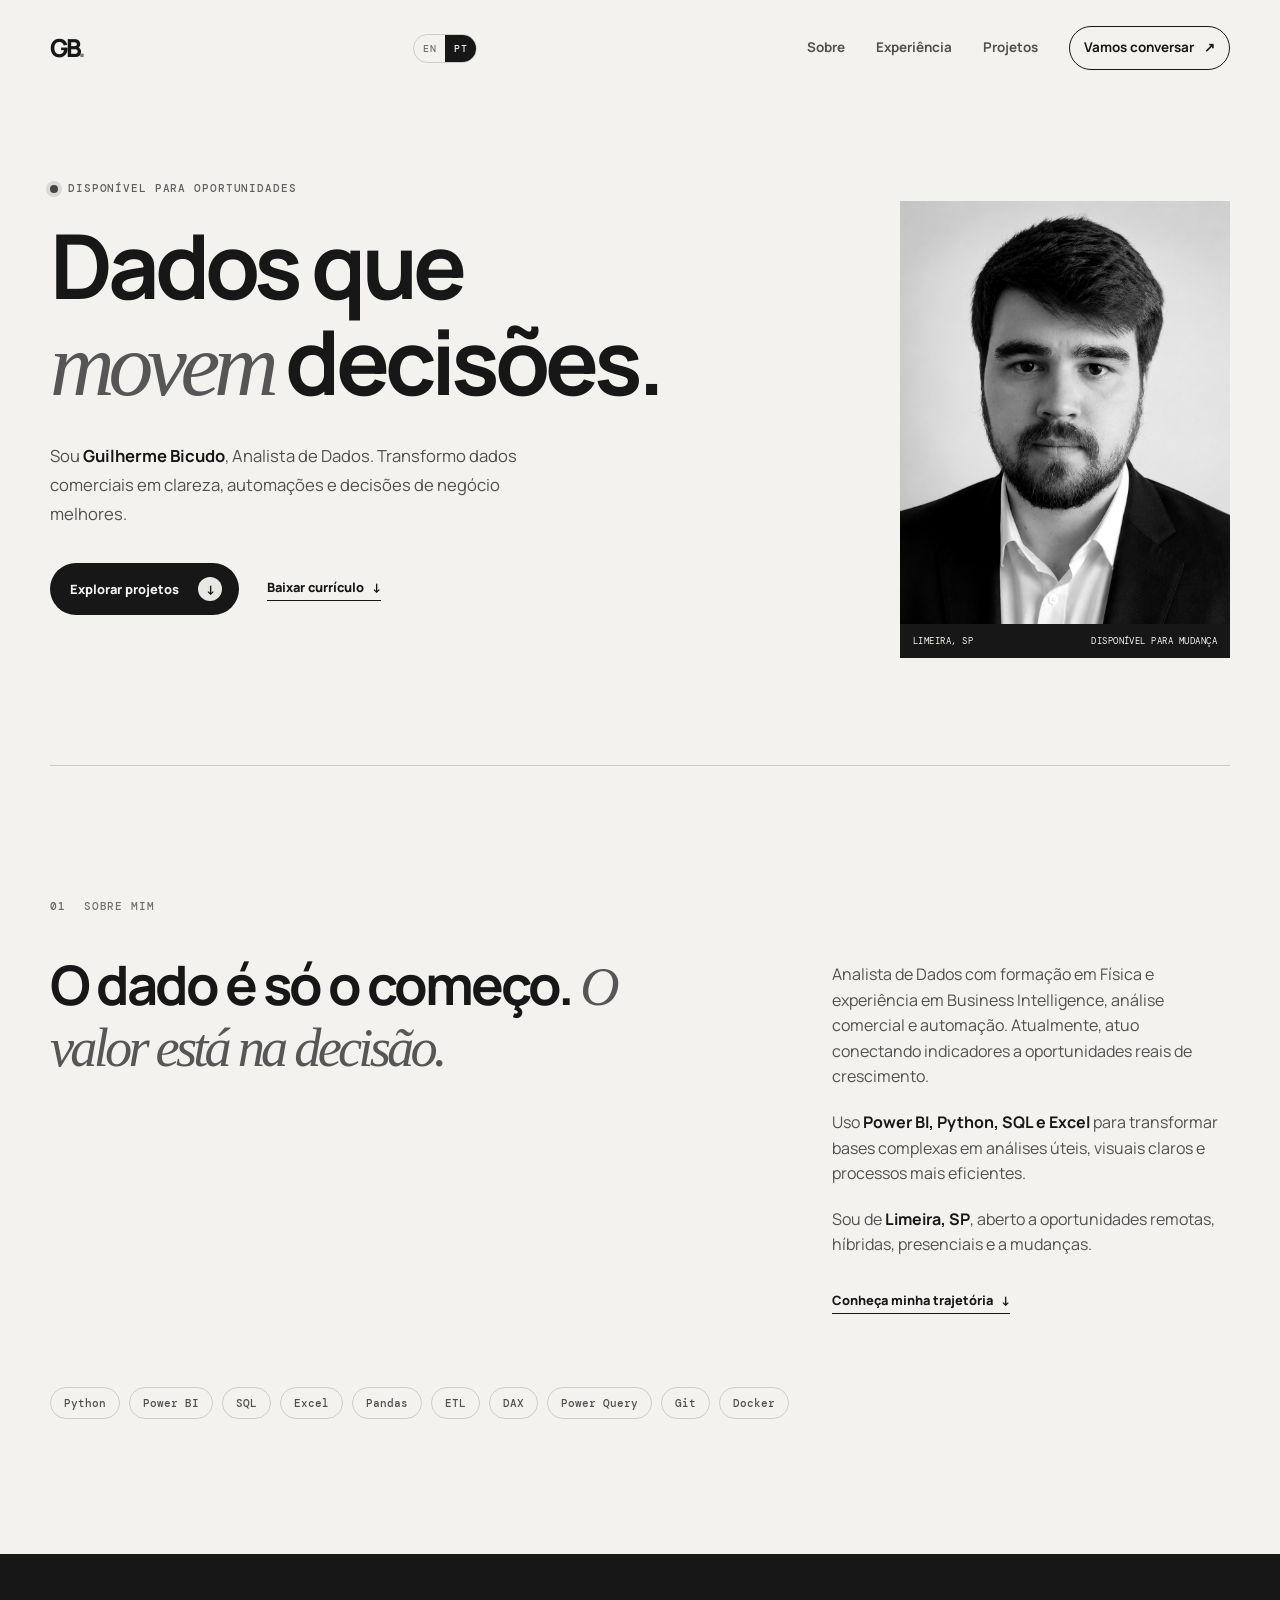
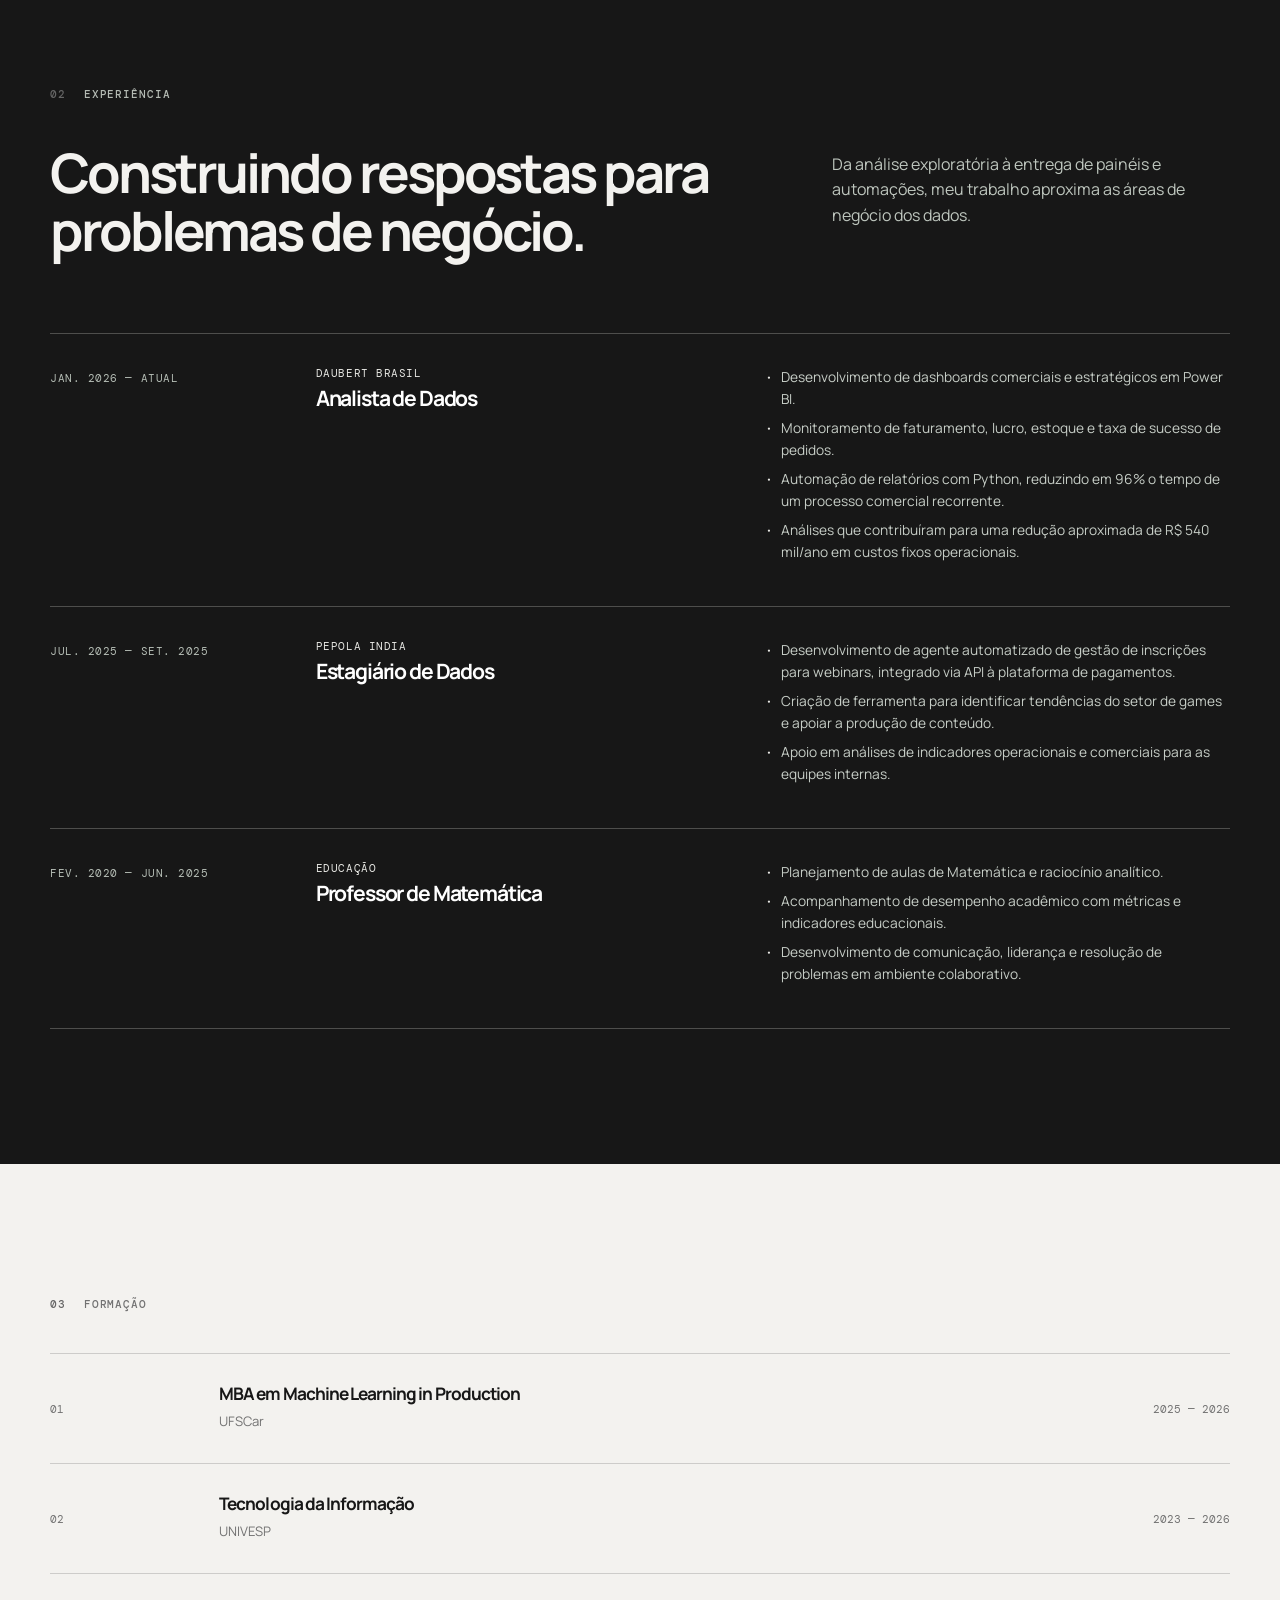
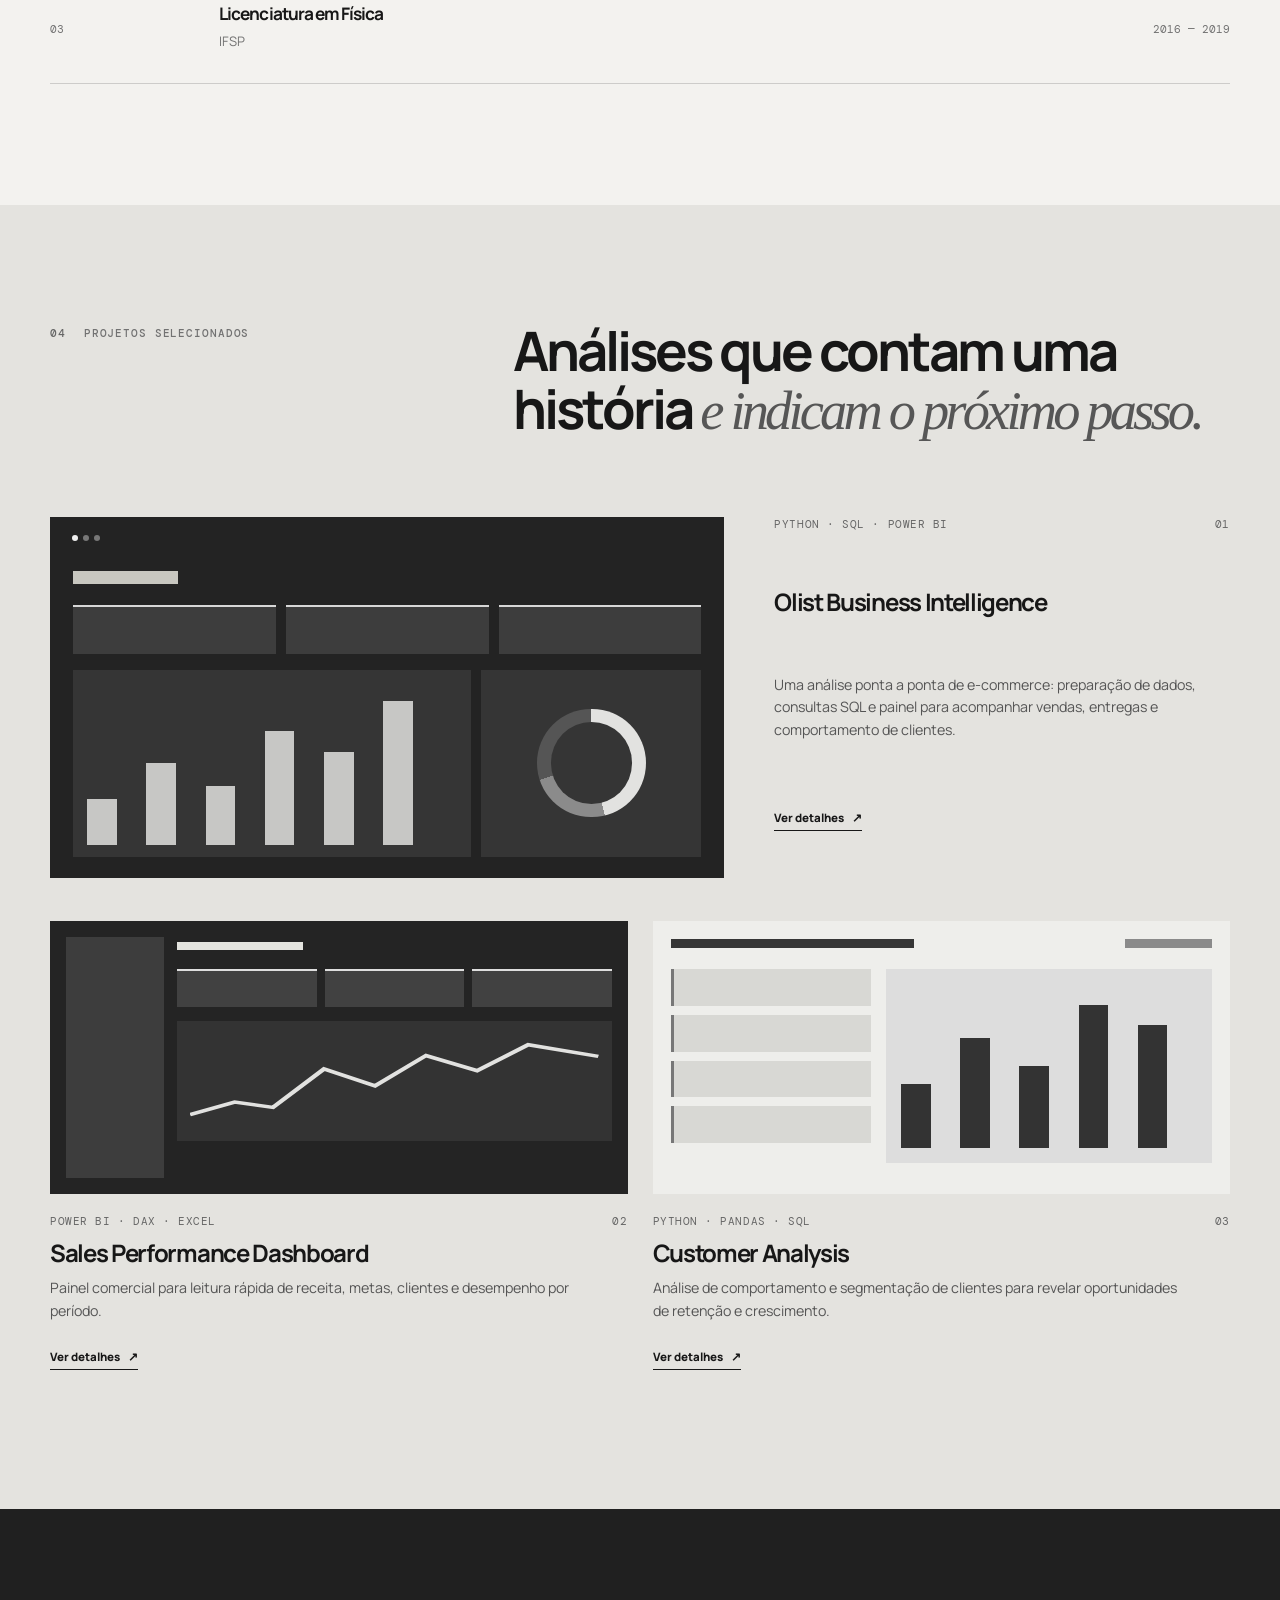
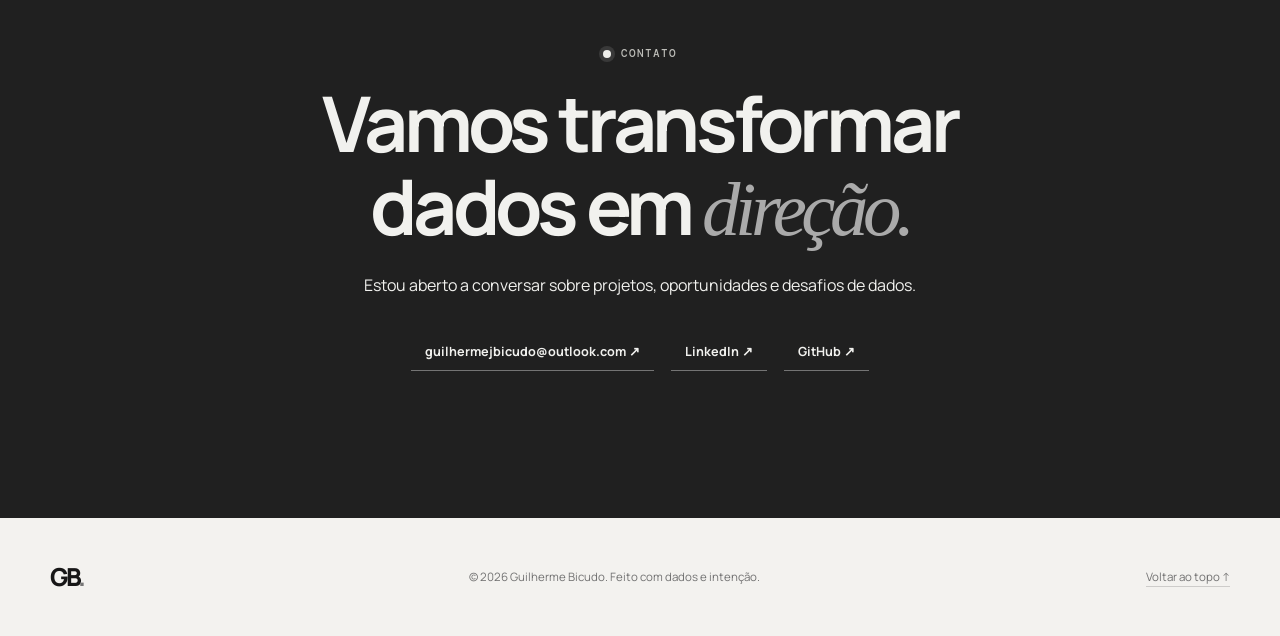
==== pt.html @ 8b96c7b6 "Initial Portifolio" ====
<!doctype html>
<html lang="pt-BR">
  <head>
    <meta charset="UTF-8" />
    <meta name="viewport" content="width=device-width, initial-scale=1.0" />
    <meta name="description" content="Portfólio de Guilherme Bicudo, Analista de Dados especializado em Power BI, Python, SQL e Business Intelligence." />
    <title>Guilherme Bicudo | Analista de Dados</title>
    <link rel="icon" type="image/svg+xml" href="assets/favicon.svg" />
    <link rel="preconnect" href="https://fonts.googleapis.com" />
    <link rel="preconnect" href="https://fonts.gstatic.com" crossorigin />
    <link href="https://fonts.googleapis.com/css2?family=DM+Mono:wght@400;500&family=Manrope:wght@400;500;600;700;800&display=swap" rel="stylesheet" />
    <link rel="stylesheet" href="style.css" />
  </head>
  <body>
    <a class="skip-link" href="#conteudo">Pular para o conteúdo</a>
    <header class="header" id="topo">
      <nav class="nav container" aria-label="Navegação principal">
        <a class="brand" href="#topo" aria-label="Página inicial">GB<span>.</span></a>
        <div class="nav-controls">
          <div class="language-switch" aria-label="Seletor de idioma">
            <a href="index.html" lang="en">EN</a><a href="pt.html" aria-current="page">PT</a>
          </div>
          <button class="menu-button" type="button" aria-label="Abrir menu" aria-expanded="false"><span></span><span></span></button>
        </div>
        <div class="nav-links">
          <a href="#sobre">Sobre</a><a href="#experiencia">Experiência</a><a href="#projetos">Projetos</a>
          <a class="nav-contact" href="#contato">Vamos conversar <span aria-hidden="true">↗</span></a>
        </div>
      </nav>
    </header>
    <main id="conteudo">
      <section class="hero container" id="inicio">
        <div class="hero-copy reveal">
          <p class="eyebrow"><span></span> Disponível para oportunidades</p>
          <h1>Dados que<br /><em>movem</em> decisões.</h1>
          <p class="hero-description">Sou <strong>Guilherme Bicudo</strong>, Analista de Dados. Transformo dados comerciais em clareza, automações e decisões de negócio melhores.</p>
          <div class="hero-actions"><a class="button button-primary" href="#projetos">Explorar projetos <span aria-hidden="true">↓</span></a><a class="text-link" href="assets/cv-guilherme-bicudo.pdf" download>Baixar currículo <span aria-hidden="true">↓</span></a></div>
        </div>
        <figure class="profile-card reveal delay-1">
          <img src="assets/perfil.png" alt="Retrato de Guilherme Bicudo" onerror="this.parentElement.classList.add('photo-missing'); this.remove()" />
          <figcaption><span>Limeira, SP</span><span>Disponível para mudança</span></figcaption>
        </figure>
      </section>
      <section class="about section container" id="sobre">
        <div class="section-label reveal"><span>01</span> Sobre mim</div>
        <div class="about-content">
          <h2 class="reveal">O dado é só o começo. <em>O valor está na decisão.</em></h2>
          <div class="about-text reveal delay-1">
            <p>Analista de Dados com formação em Física e experiência em Business Intelligence, análise comercial e automação. Atualmente, atuo conectando indicadores a oportunidades reais de crescimento.</p>
            <p>Uso <strong>Power BI, Python, SQL e Excel</strong> para transformar bases complexas em análises úteis, visuais claros e processos mais eficientes.</p>
            <p>Sou de <strong>Limeira, SP</strong>, aberto a oportunidades remotas, híbridas, presenciais e a mudanças.</p>
            <a class="text-link" href="#experiencia">Conheça minha trajetória <span aria-hidden="true">↓</span></a>
          </div>
        </div>
        <div class="tool-list reveal delay-2" aria-label="Principais ferramentas"><span>Python</span><span>Power BI</span><span>SQL</span><span>Excel</span><span>Pandas</span><span>ETL</span><span>DAX</span><span>Power Query</span><span>Git</span><span>Docker</span></div>
      </section>
      <section class="experience section" id="experiencia">
        <div class="container">
          <div class="section-label reveal"><span>02</span> Experiência</div>
          <div class="experience-heading"><h2 class="reveal">Construindo respostas para problemas de negócio.</h2><p class="reveal delay-1">Da análise exploratória à entrega de painéis e automações, meu trabalho aproxima as áreas de negócio dos dados.</p></div>
          <div class="role-list">
            <article class="role reveal"><div class="role-period">jan. 2026 — atual</div><div class="role-main"><p class="role-company">Daubert Brasil</p><h3>Analista de Dados</h3></div><ul class="role-details"><li>Desenvolvimento de dashboards comerciais e estratégicos em Power BI.</li><li>Monitoramento de faturamento, lucro, estoque e taxa de sucesso de pedidos.</li><li>Automação de relatórios com Python, reduzindo em 96% o tempo de um processo comercial recorrente.</li><li>Análises que contribuíram para uma redução aproximada de R$ 540 mil/ano em custos fixos operacionais.</li></ul></article>
            <article class="role reveal delay-1"><div class="role-period">jul. 2025 — set. 2025</div><div class="role-main"><p class="role-company">PEPOLA India</p><h3>Estagiário de Dados</h3></div><ul class="role-details"><li>Desenvolvimento de agente automatizado de gestão de inscrições para webinars, integrado via API à plataforma de pagamentos.</li><li>Criação de ferramenta para identificar tendências do setor de games e apoiar a produção de conteúdo.</li><li>Apoio em análises de indicadores operacionais e comerciais para as equipes internas.</li></ul></article>
            <article class="role reveal delay-2"><div class="role-period">fev. 2020 — jun. 2025</div><div class="role-main"><p class="role-company">Educação</p><h3>Professor de Matemática</h3></div><ul class="role-details"><li>Planejamento de aulas de Matemática e raciocínio analítico.</li><li>Acompanhamento de desempenho acadêmico com métricas e indicadores educacionais.</li><li>Desenvolvimento de comunicação, liderança e resolução de problemas em ambiente colaborativo.</li></ul></article>
          </div>
        </div>
      </section>
      <section class="education section container">
        <div class="section-label reveal"><span>03</span> Formação</div>
        <div class="education-list">
          <article class="education-item reveal"><span class="education-number">01</span><div><h3>MBA em Machine Learning in Production</h3><p>UFSCar</p></div><time>2025 — 2026</time></article>
          <article class="education-item reveal delay-1"><span class="education-number">02</span><div><h3>Tecnologia da Informação</h3><p>UNIVESP</p></div><time>2023 — 2026</time></article>
          <article class="education-item reveal delay-2"><span class="education-number">03</span><div><h3>Licenciatura em Física</h3><p>IFSP</p></div><time>2016 — 2019</time></article>
        </div>
      </section>
      <section class="projects section" id="projects">
        <div class="container">
          <div class="project-intro"><div class="section-label reveal"><span>04</span> Projetos selecionados</div><h2 class="reveal">Análises que contam uma história <em>e indicam o próximo passo.</em></h2></div>
          <div class="project-grid">
            <article class="project-card project-featured reveal"><div class="project-visual visual-olist" aria-hidden="true"><div class="dash-top"><i></i><i></i><i></i></div><div class="dash-title"></div><div class="dash-metrics"><b></b><b></b><b></b></div><div class="dash-charts"><div class="bar-chart"><i></i><i></i><i></i><i></i><i></i><i></i></div><div class="donut"></div></div></div><div class="project-meta"><span>Python · SQL · Power BI</span><span>01</span></div><h3>Olist Business Intelligence</h3><p>Uma análise ponta a ponta de e-commerce: preparação de dados, consultas SQL e painel para acompanhar vendas, entregas e comportamento de clientes.</p><a class="project-link" href="#contato">Ver detalhes <span aria-hidden="true">↗</span></a></article>
            <article class="project-card reveal delay-1"><div class="project-visual visual-sales" aria-hidden="true"><div class="sales-sidebar"></div><div class="sales-content"><div></div><div class="sales-cards"><i></i><i></i><i></i></div><div class="sales-line"><svg viewBox="0 0 320 105" preserveAspectRatio="none"><polyline points="0,90 35,76 65,82 105,39 145,58 185,24 225,41 265,12 320,25"/></svg></div></div></div><div class="project-meta"><span>Power BI · DAX · Excel</span><span>02</span></div><h3>Sales Performance Dashboard</h3><p>Painel comercial para leitura rápida de receita, metas, clientes e desempenho por período.</p><a class="project-link" href="#contato">Ver detalhes <span aria-hidden="true">↗</span></a></article>
            <article class="project-card reveal delay-2"><div class="project-visual visual-customer" aria-hidden="true"><div class="customer-head"><i></i><i></i></div><div class="customer-body"><div class="customer-list"><i></i><i></i><i></i><i></i></div><div class="customer-chart"><span></span><span></span><span></span><span></span><span></span></div></div></div><div class="project-meta"><span>Python · Pandas · SQL</span><span>03</span></div><h3>Customer Analysis</h3><p>Análise de comportamento e segmentação de clientes para revelar oportunidades de retenção e crescimento.</p><a class="project-link" href="#contato">Ver detalhes <span aria-hidden="true">↗</span></a></article>
          </div>
        </div>
      </section>
      <section class="contact section" id="contato"><div class="container contact-inner reveal"><p class="eyebrow"><span></span> Contato</p><h2>Vamos transformar dados em <em>direção.</em></h2><p>Estou aberto a conversar sobre projetos, oportunidades e desafios de dados.</p><div class="contact-links"><a href="mailto:guilhermejbicudo@outlook.com">guilhermejbicudo@outlook.com <span aria-hidden="true">↗</span></a><a href="https://www.linkedin.com/in/guilherme-bicudo/" target="_blank" rel="noreferrer">LinkedIn <span aria-hidden="true">↗</span></a><a href="https://github.com/GuilhermejBicudo" target="_blank" rel="noreferrer">GitHub <span aria-hidden="true">↗</span></a></div></div></section>
    </main>
    <footer class="footer container"><a class="brand" href="#topo">GB<span>.</span></a><p>© <span id="year">2026</span> Guilherme Bicudo. Feito com dados e intenção.</p><a href="#topo">Voltar ao topo ↑</a></footer>
    <script src="script.js"></script>
  </body>
</html>
---- style.css ----
:root {
  --ink: #171717;
  --paper: #f3f2ef;
  --paper-dark: #e4e3df;
  --accent: #e7e7e3;
  --muted: #727272;
  --line: rgba(23, 23, 23, 0.17);
  --mono: "DM Mono", monospace;
  --sans: "Manrope", sans-serif;
}

* { box-sizing: border-box; }
html { scroll-behavior: smooth; }
body { margin: 0; color: var(--ink); background: var(--paper); font-family: var(--sans); font-size: 16px; line-height: 1.6; }
a { color: inherit; text-decoration: none; }
button { font: inherit; }
.container { width: min(1180px, calc(100% - 64px)); margin: 0 auto; }
.skip-link { position: fixed; z-index: 20; top: -50px; left: 20px; padding: 9px 13px; background: var(--accent); color: var(--ink); transition: top .2s; }
.skip-link:focus { top: 20px; }

.header { position: absolute; inset: 0 0 auto; z-index: 10; }
.nav { height: 96px; display: flex; align-items: center; justify-content: space-between; }
.brand { font-size: 1.55rem; font-weight: 800; letter-spacing: -.1em; line-height: 1; }
.brand span { color: #777; }
.nav-controls { display: flex; align-items: center; gap: 18px; }
.language-switch { display: inline-flex; overflow: hidden; border: 1px solid var(--line); border-radius: 99px; font: 500 .62rem var(--mono); letter-spacing: .06em; }
.language-switch a { padding: 7px 9px; color: var(--muted); transition: background .2s, color .2s; }
.language-switch a[aria-current="page"] { background: var(--ink); color: var(--paper); }
.language-switch a:not([aria-current="page"]):hover { color: var(--ink); background: rgba(23, 23, 23, .07); }
.nav-links { display: flex; align-items: center; gap: 31px; font-size: .84rem; font-weight: 700; }
.nav-links > a:not(.nav-contact) { color: #505050; transition: color .2s; }
.nav-links > a:hover { color: var(--ink); }
.nav-contact { display: inline-flex; gap: 10px; padding: 10px 14px; border: 1px solid var(--ink); border-radius: 99px; transition: background .2s, color .2s; }
.nav-contact:hover { background: var(--ink); color: var(--paper); }
.menu-button { display: none; border: 0; background: none; }

.hero { min-height: 765px; padding-top: 183px; position: relative; display: grid; grid-template-columns: minmax(0, 1.25fr) minmax(240px, .6fr); gap: 80px; }
.eyebrow, .section-label { font: 500 .69rem/1 var(--mono); letter-spacing: .08em; text-transform: uppercase; }
.eyebrow { display: flex; align-items: center; gap: 10px; color: #606060; margin: 0 0 23px; }
.eyebrow span { display: inline-block; width: 8px; height: 8px; border-radius: 50%; background: #444; box-shadow: 0 0 0 4px rgba(68, 68, 68, .14); }
h1, h2, h3, p { margin-top: 0; }
h1, h2, h3 { letter-spacing: -.055em; line-height: 1.07; }
h1 { max-width: 760px; margin-bottom: 28px; font-size: clamp(3.8rem, 7vw, 6.8rem); font-weight: 700; }
em { color: #565656; font-family: Georgia, serif; font-weight: 400; letter-spacing: -.07em; }
.hero-description { width: min(470px, 100%); margin-bottom: 35px; color: #505050; font-size: 1.04rem; line-height: 1.75; }
.hero-description strong { color: var(--ink); }
.hero-actions { display: flex; align-items: center; gap: 28px; }
.button { display: inline-flex; align-items: center; gap: 19px; padding: 14px 17px 14px 20px; font-size: .8rem; font-weight: 800; border-radius: 99px; }
.button-primary { background: var(--ink); color: var(--paper); transition: transform .2s, background .2s; }
.button-primary:hover { background: #3d3d3d; transform: translateY(-2px); }
.button-primary span { display: grid; width: 24px; height: 24px; place-items: center; border-radius: 50%; background: var(--accent); color: var(--ink); }
.text-link, .project-link { display: inline-flex; align-items: center; gap: 8px; border-bottom: 1px solid currentColor; padding-bottom: 3px; font-size: .8rem; font-weight: 800; transition: color .2s; }
.text-link:hover, .project-link:hover { color: #666; }
.hero-side { margin-top: 73px; padding-left: 28px; border-left: 1px solid var(--line); position: relative; }
.hero-side-label { margin-bottom: 21px; font: 500 .67rem var(--mono); letter-spacing: .09em; text-transform: uppercase; color: var(--muted); }
.hero-side ul { list-style: none; padding: 0; margin: 0; font-size: .91rem; font-weight: 700; line-height: 2.1; }
.hero-grid { width: 125px; display: grid; grid-template-columns: repeat(4, 1fr); gap: 6px; margin-top: 58px; }
.hero-grid span { aspect-ratio: 1; background: #d7d9cc; }
.hero-grid span:nth-child(2), .hero-grid span:nth-child(5), .hero-grid span:nth-child(6), .hero-grid span:nth-child(10), .hero-grid span:nth-child(11) { background: var(--accent); }
.profile-card { width: min(100%, 330px); margin: 18px 0 0 auto; align-self: start; overflow: hidden; background: #d6d6d4; }
.profile-card img { display: block; width: 100%; aspect-ratio: .78; object-fit: cover; object-position: center top; filter: grayscale(1) contrast(1.08); }
.profile-card.photo-missing::before { content: "GB"; display: grid; height: 423px; place-items: center; background: #d6d6d4; color: #777; font: 700 5rem/1 var(--sans); letter-spacing: -.1em; }
.profile-card figcaption { display: flex; justify-content: space-between; gap: 10px; padding: 11px 13px; background: var(--ink); color: #f4f4f0; font: 400 .59rem var(--mono); letter-spacing: .05em; text-transform: uppercase; }
.scroll-cue { position: absolute; bottom: 47px; left: 0; font: 500 .66rem var(--mono); color: var(--muted); text-transform: uppercase; letter-spacing: .07em; }
.scroll-cue span { margin-left: 10px; font-size: 1rem; }

.section { padding: 135px 0; }
.section-label { display: flex; gap: 18px; align-items: center; color: var(--muted); }
.section-label span { color: #666; }
.about { border-top: 1px solid var(--line); }
.about-content { display: grid; grid-template-columns: 1.25fr .72fr; gap: 90px; margin-top: 43px; }
h2 { font-size: clamp(2.35rem, 4.25vw, 4.25rem); font-weight: 700; }
.about h2 { margin: 0; max-width: 660px; }
.about-text { color: #515151; padding-top: 7px; }
.about-text p { margin-bottom: 20px; }
.about-text strong { color: var(--ink); }
.about-text .text-link { margin-top: 12px; color: var(--ink); }
.tool-list { display: flex; gap: 9px; flex-wrap: wrap; margin-top: 73px; }
.tool-list span { border: 1px solid var(--line); border-radius: 99px; padding: 8px 13px; font: 500 .68rem var(--mono); color: #505050; }

.experience { background: var(--ink); color: var(--paper); }
.experience .section-label { color: #b4bab3; }
.experience-heading { display: grid; grid-template-columns: 1.25fr .72fr; gap: 90px; margin: 42px 0 74px; }
.experience-heading h2 { max-width: 680px; margin: 0; }
.experience-heading > p { color: #bec6be; margin: 9px 0 0; }
.role-list { border-top: 1px solid rgba(244, 241, 233, .25); }
.role { display: grid; grid-template-columns: .56fr 1fr 1.1fr; gap: 30px; padding: 32px 0 36px; border-bottom: 1px solid rgba(244, 241, 233, .25); }
.role-period, .role-company, .project-meta { font: 400 .68rem var(--mono); letter-spacing: .05em; text-transform: uppercase; }
.role-period { color: #b5bdb5; padding-top: 5px; }
.role-company { color: var(--accent); margin-bottom: 7px; }
.role h3 { font-size: 1.32rem; color: white; margin: 0; }
.role-details { list-style: none; padding: 0; margin: 0; color: #c7cec7; font-size: .86rem; }
.role-details li { margin-bottom: 7px; padding-left: 14px; position: relative; }
.role-details li::before { position: absolute; content: "·"; color: var(--accent); left: 0; font-weight: 800; }

.education { padding-bottom: 121px; }
.education-list { margin-top: 43px; border-top: 1px solid var(--line); }
.education-item { display: grid; grid-template-columns: .3fr 1.5fr .55fr; gap: 25px; align-items: center; min-height: 110px; border-bottom: 1px solid var(--line); }
.education-number, .education time { color: var(--muted); font: 400 .69rem var(--mono); }
.education-item h3 { margin: 0 0 8px; font-size: 1.08rem; }
.education-item p { margin: 0; color: var(--muted); font-size: .82rem; }
.education time { text-align: right; }

.projects { padding: 123px 0 139px; background: var(--paper-dark); }
.project-intro { display: grid; grid-template-columns: .72fr 1.28fr; gap: 60px; align-items: start; }
.project-intro h2 { max-width: 700px; margin: -7px 0 76px; }
.project-grid { display: grid; grid-template-columns: repeat(2, 1fr); gap: 43px 25px; }
.project-card { min-width: 0; }
.project-featured { grid-column: span 2; display: grid; grid-template-columns: 1.48fr 1fr; column-gap: 50px; align-items: start; }
.project-visual { overflow: hidden; background: #232323; margin-bottom: 20px; height: 273px; position: relative; }
.project-featured .project-visual { grid-row: span 4; height: 361px; margin: 0; }
.project-meta { display: flex; justify-content: space-between; color: #666; margin-bottom: 12px; }
.project-card h3 { font-size: 1.5rem; margin-bottom: 12px; }
.project-card p { max-width: 530px; color: #555; font-size: .89rem; margin-bottom: 20px; }
.project-link { width: max-content; font-size: .72rem; }

.dash-top { display: flex; position: absolute; inset: 18px 22px auto; gap: 5px; }
.dash-top i { height: 6px; width: 6px; border-radius: 50%; background: #777; }
.dash-top i:first-child { background: #eee; }
.dash-title { position: absolute; top: 54px; left: 23px; width: 105px; height: 13px; background: #f2f0e8; opacity: .8; }
.dash-metrics { display: flex; position: absolute; top: 88px; left: 23px; right: 23px; gap: 10px; }
.dash-metrics b { flex: 1; height: 49px; background: #3d3d3d; border-top: 2px solid #d7d7d7; }
.dash-charts { position: absolute; display: grid; grid-template-columns: 1.45fr .8fr; gap: 10px; left: 23px; right: 23px; top: 153px; bottom: 21px; }
.bar-chart, .donut { background: #353535; }
.bar-chart { display: flex; align-items: end; gap: 8%; padding: 12px 14px; }
.bar-chart i { width: 8%; background: #e1e1df; opacity: .85; }
.bar-chart i:nth-child(1) { height: 28%; }.bar-chart i:nth-child(2) { height: 50%; }.bar-chart i:nth-child(3) { height: 36%; }.bar-chart i:nth-child(4) { height: 70%; }.bar-chart i:nth-child(5) { height: 57%; }.bar-chart i:nth-child(6) { height: 88%; }
.donut { display: grid; place-items: center; }
.donut::before { content: ""; height: 58%; aspect-ratio: 1; border-radius: 50%; background: conic-gradient(#e2e2e0 0 46%, #8b8b8b 46% 70%, #555 70%); }
.donut::after { content: ""; position: absolute; width: 13%; aspect-ratio: 1; background: #353535; border-radius: 50%; }
.visual-sales { display: flex; background: #242424; padding: 16px; gap: 13px; }
.sales-sidebar { width: 18%; background: #3d3d3d; }.sales-content { flex: 1; padding-top: 5px; }.sales-content > div:first-child { width: 29%; height: 8px; background: #e4e4df; }.sales-cards { display: flex; gap: 8px; margin-top: 19px; }.sales-cards i { flex: 1; height: 38px; border-top: 2px solid #dedede; background: #414141; }.sales-line { height: 120px; margin-top: 14px; padding: 13px; background: #333; }.sales-line svg { width: 100%; height: 100%; }.sales-line polyline { fill: none; stroke: #e2e2e0; stroke-width: 4; }
.visual-customer { padding: 18px; background: #eeeeeb; }.customer-head { display: flex; justify-content: space-between; }.customer-head i { display: block; width: 45%; height: 9px; background: #363636; }.customer-head i:last-child { width: 16%; background: #8a8a8a; }.customer-body { display: grid; grid-template-columns: .8fr 1.3fr; height: 82%; margin-top: 21px; gap: 15px; }.customer-list { display: flex; flex-direction: column; gap: 9px; }.customer-list i { display: block; height: 19%; background: #d8d8d4; border-left: 3px solid #777; }.customer-chart { display: flex; align-items: end; gap: 10%; padding: 15px; background: #ddd; }.customer-chart span { width: 10%; background: #333; }.customer-chart span:nth-child(1) { height: 39%; }.customer-chart span:nth-child(2) { height: 67%; }.customer-chart span:nth-child(3) { height: 50%; }.customer-chart span:nth-child(4) { height: 87%; }.customer-chart span:nth-child(5) { height: 75%; }

.contact { padding: 139px 0 147px; background: #202020; color: #f1f1ee; text-align: center; }
.contact-inner { max-width: 850px; }.contact .eyebrow { justify-content: center; color: #bdbdb8; }.contact .eyebrow span { background: #efefeb; box-shadow: 0 0 0 4px rgba(238, 238, 233, .12); }.contact h2 { font-size: clamp(3rem, 6vw, 5.7rem); margin: 0 0 22px; }.contact h2 em { color: #aaa; }.contact > p { color: #c0c0bb; }.contact-links { display: flex; justify-content: center; gap: 17px; flex-wrap: wrap; margin-top: 35px; }.contact-links a { padding: 10px 14px; border-bottom: 1px solid #747474; font: 700 .79rem var(--sans); }.contact-links a:hover { color: white; border-color: white; }
.footer { min-height: 118px; display: flex; align-items: center; justify-content: space-between; gap: 30px; }.footer p, .footer > a:last-child { margin: 0; color: var(--muted); font-size: .72rem; }.footer > a:last-child { border-bottom: 1px solid var(--line); }

.reveal { opacity: 0; transform: translateY(20px); transition: opacity .7s ease, transform .7s ease; }.reveal.visible { opacity: 1; transform: none; }.delay-1 { transition-delay: .12s; }.delay-2 { transition-delay: .24s; }
@media (max-width: 780px) {
  .container { width: min(100% - 40px, 600px); }.nav { height: 78px; }.menu-button { display: grid; gap: 5px; width: 36px; height: 36px; place-content: center; cursor: pointer; }.menu-button span { width: 21px; height: 1px; background: var(--ink); transition: transform .2s; }.nav-links { display: none; position: absolute; top: 67px; left: 20px; right: 20px; padding: 19px; background: var(--ink); color: var(--paper); flex-direction: column; align-items: stretch; gap: 17px; }.nav-links.open { display: flex; }.nav-links > a:not(.nav-contact) { color: var(--paper); }.nav-contact { justify-content: space-between; border-color: #71817b; }.hero { min-height: auto; display: block; padding-top: 143px; padding-bottom: 64px; }.hero-side { display: none; }h1 { font-size: clamp(3.4rem, 15vw, 5.2rem); }.hero-description { font-size: .95rem; }.hero-actions { align-items: flex-start; flex-direction: column; gap: 23px; }.scroll-cue { position: static; display: inline-flex; margin-top: 46px; }.section { padding: 86px 0; }.about-content, .experience-heading, .project-intro { grid-template-columns: 1fr; gap: 24px; }.tool-list { margin-top: 48px; }.experience-heading { margin: 32px 0 50px; }.role { grid-template-columns: 1fr; gap: 14px; padding: 27px 0; }.role-period { padding: 0; }.education-item { grid-template-columns: .22fr 1fr; gap: 15px; padding: 20px 0; }.education time { grid-column: 2; text-align: left; }.projects { padding: 85px 0; }.project-intro h2 { margin: 0 0 47px; }.project-grid { grid-template-columns: 1fr; gap: 45px; }.project-featured { grid-column: span 1; display: block; }.project-featured .project-visual, .project-visual { height: 245px; margin-bottom: 20px; }.contact { padding: 89px 0; }.footer { min-height: 150px; flex-wrap: wrap; padding: 28px 0; gap: 14px; }.footer p { order: 3; width: 100%; }.delay-1, .delay-2 { transition-delay: 0s; }
}
@media (max-width: 780px) {
  .profile-card { width: min(100%, 340px); margin: 42px 0 0; }
}
@media (prefers-reduced-motion: reduce) { html { scroll-behavior: auto; }.reveal { opacity: 1; transform: none; transition: none; } }
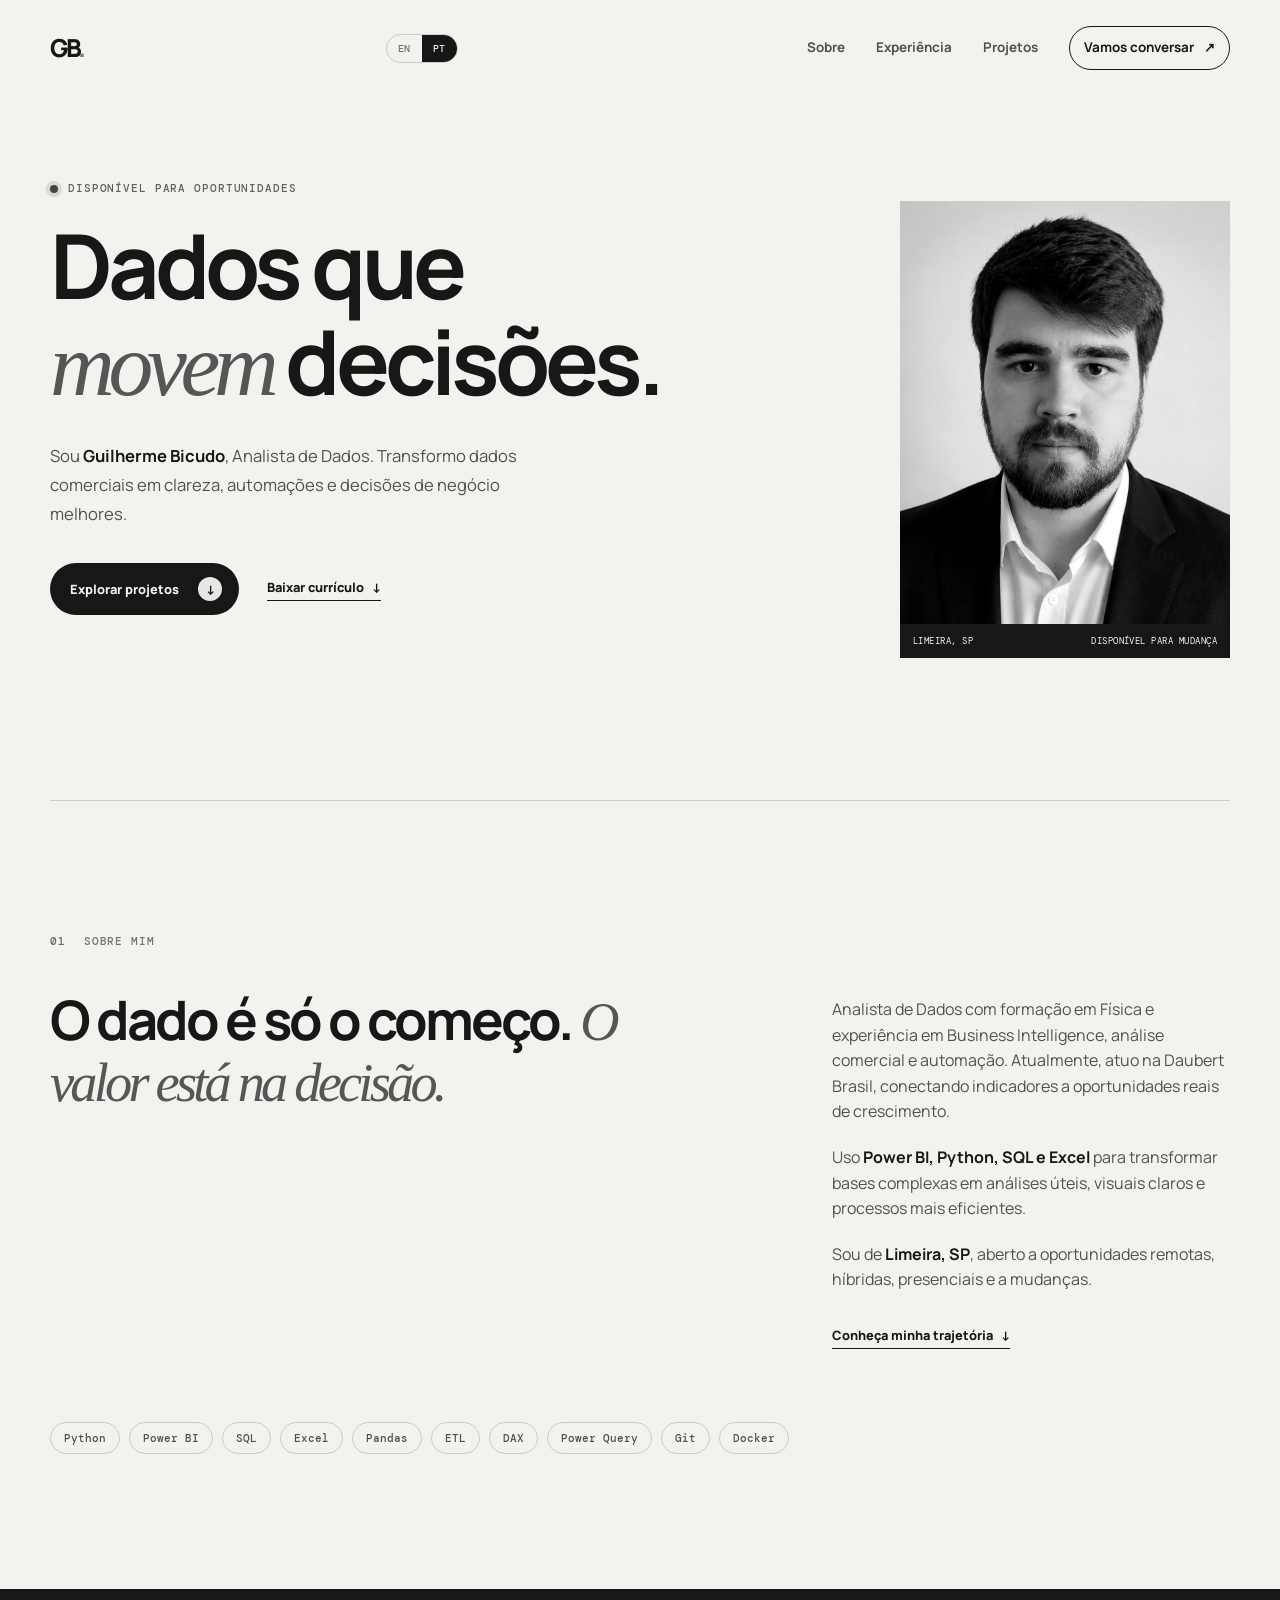
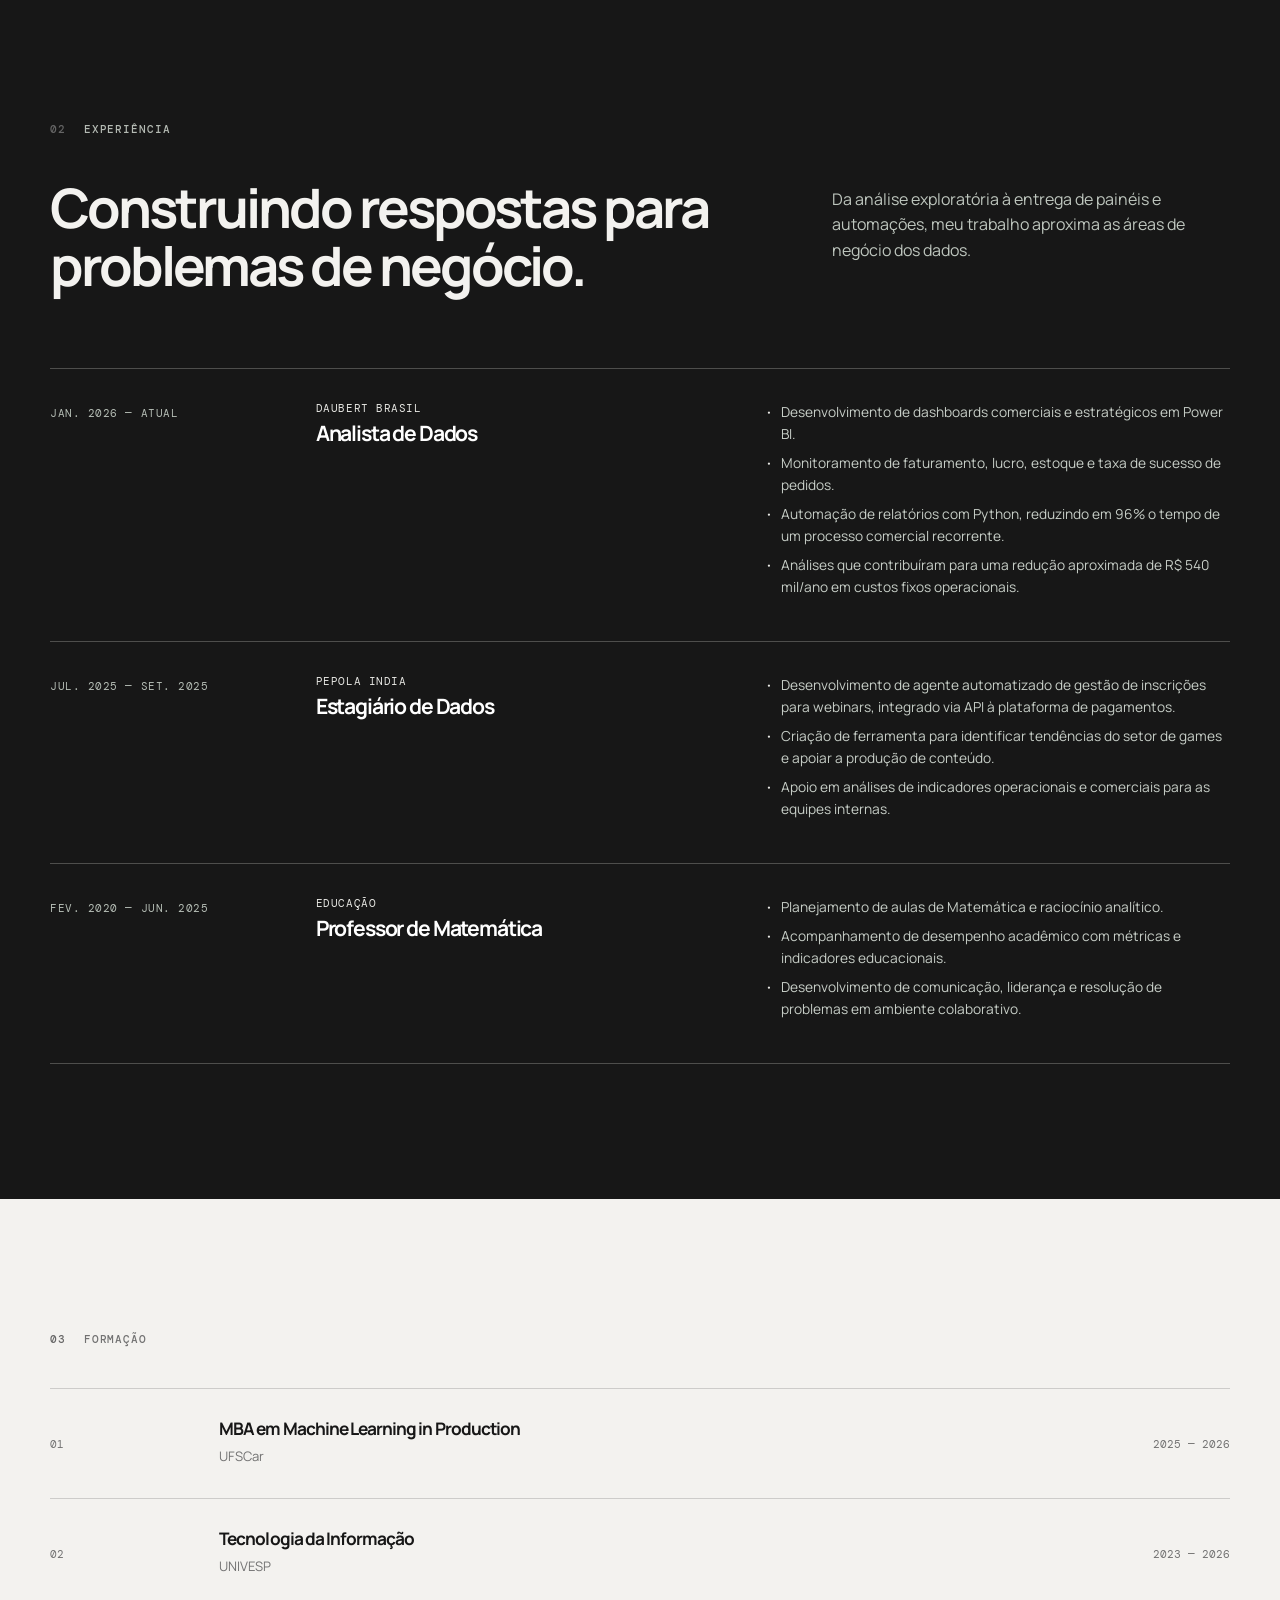
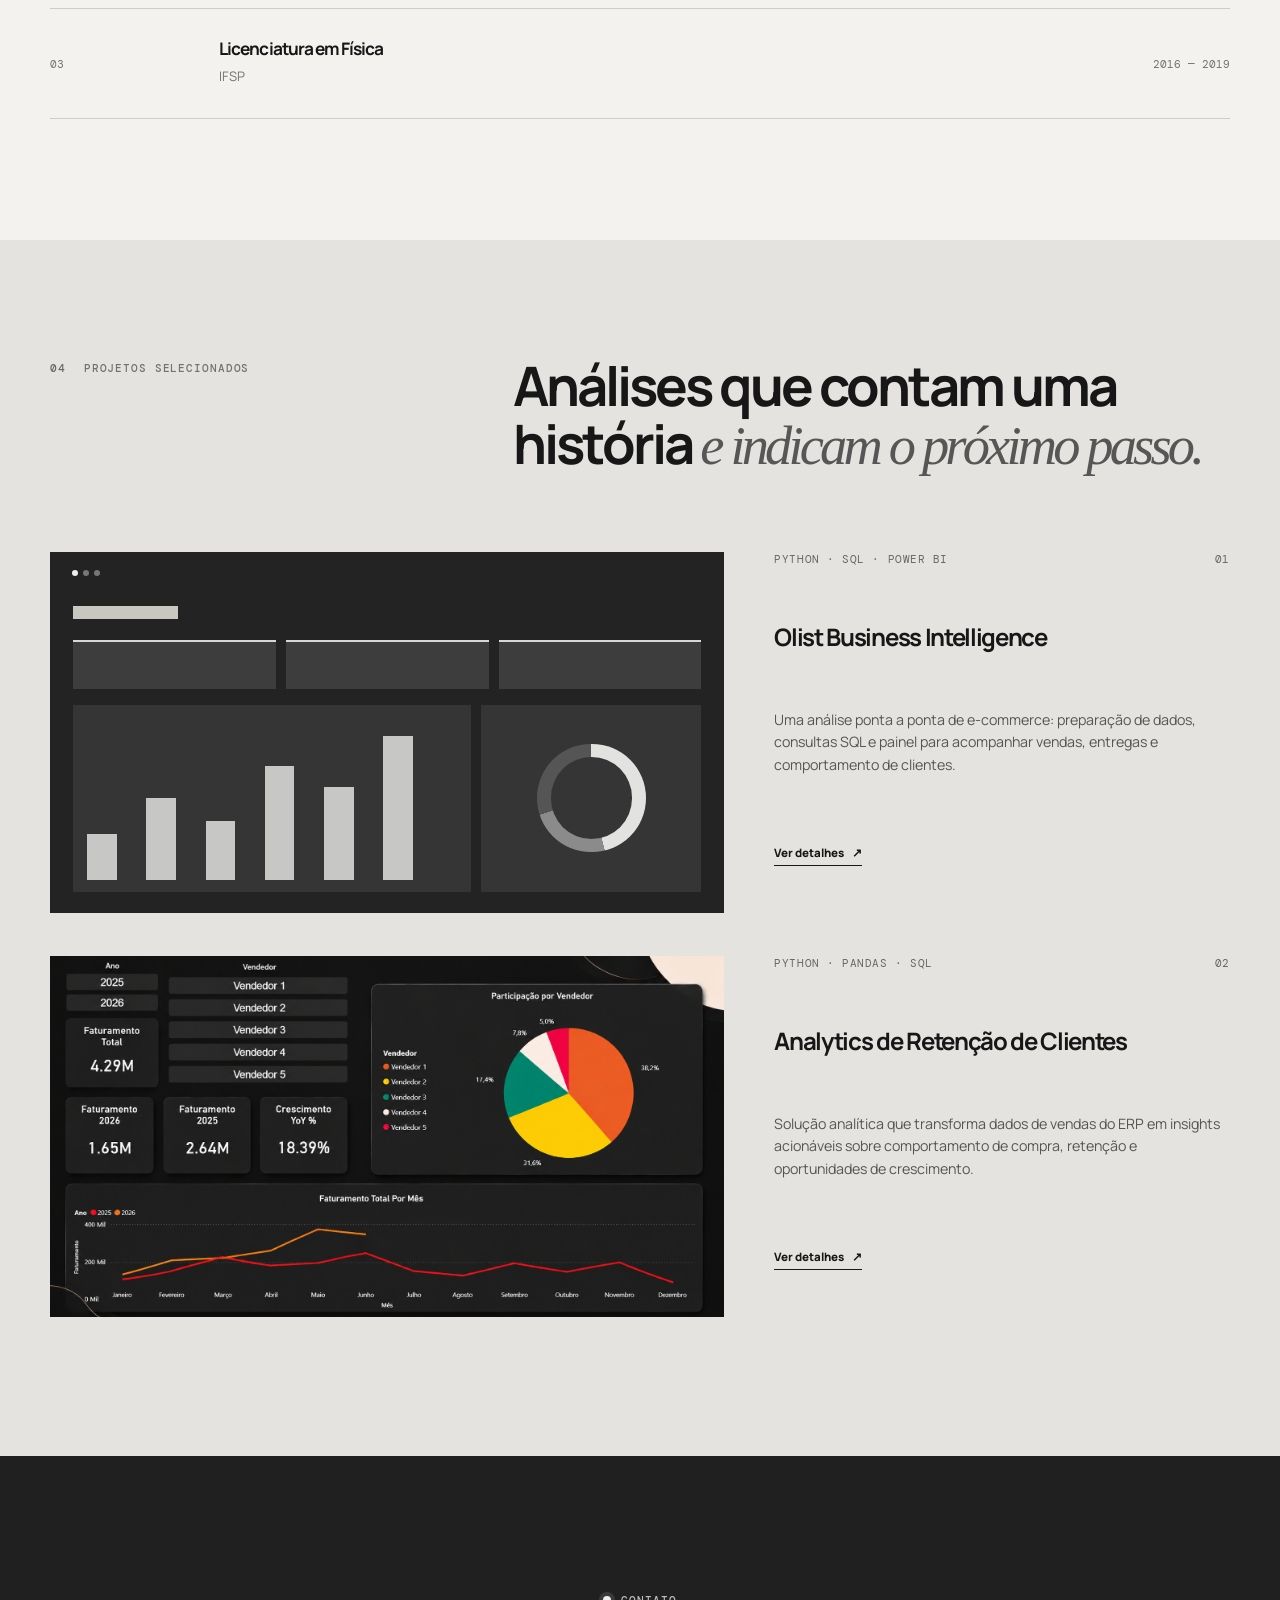
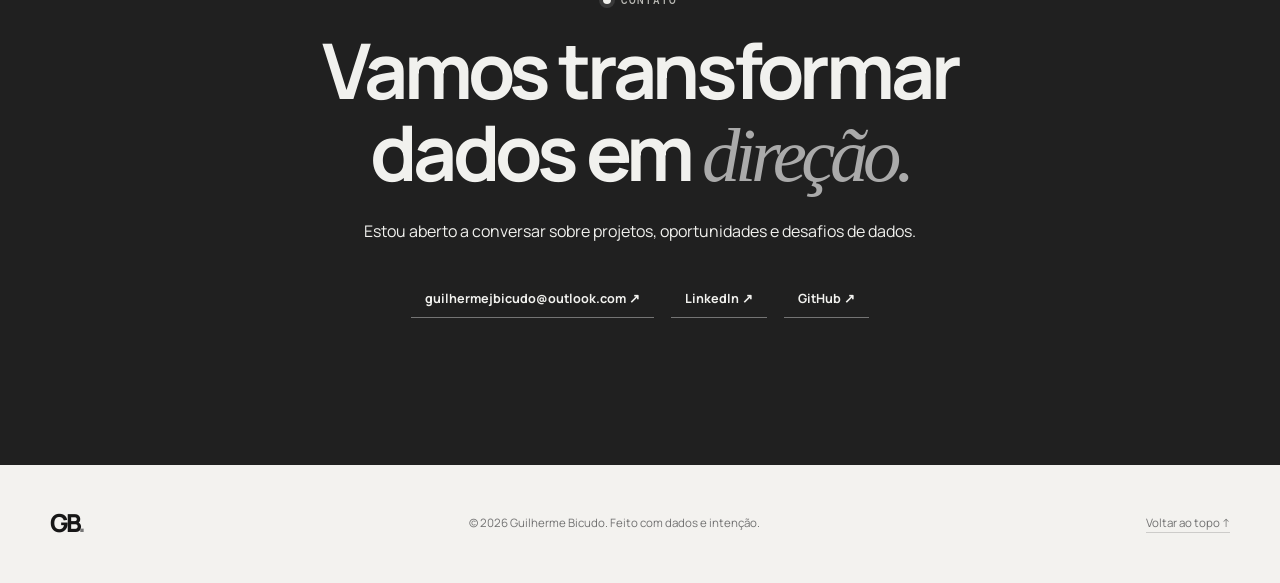
==== commit a90cfe10: "Update portfolio projects, translations, buttons, and responsive layout" ====
--- a/pt.html
+++ b/pt.html
@@ -1,91 +1,91 @@
-<!doctype html>
-<html lang="pt-BR">
-  <head>
-    <meta charset="UTF-8" />
-    <meta name="viewport" content="width=device-width, initial-scale=1.0" />
-    <meta name="description" content="Portfólio de Guilherme Bicudo, Analista de Dados especializado em Power BI, Python, SQL e Business Intelligence." />
-    <title>Guilherme Bicudo | Analista de Dados</title>
-    <link rel="icon" type="image/svg+xml" href="assets/favicon.svg" />
-    <link rel="preconnect" href="https://fonts.googleapis.com" />
-    <link rel="preconnect" href="https://fonts.gstatic.com" crossorigin />
-    <link href="https://fonts.googleapis.com/css2?family=DM+Mono:wght@400;500&family=Manrope:wght@400;500;600;700;800&display=swap" rel="stylesheet" />
-    <link rel="stylesheet" href="style.css" />
-  </head>
-  <body>
-    <a class="skip-link" href="#conteudo">Pular para o conteúdo</a>
-    <header class="header" id="topo">
-      <nav class="nav container" aria-label="Navegação principal">
-        <a class="brand" href="#topo" aria-label="Página inicial">GB<span>.</span></a>
-        <div class="nav-controls">
-          <div class="language-switch" aria-label="Seletor de idioma">
-            <a href="index.html" lang="en">EN</a><a href="pt.html" aria-current="page">PT</a>
-          </div>
-          <button class="menu-button" type="button" aria-label="Abrir menu" aria-expanded="false"><span></span><span></span></button>
-        </div>
-        <div class="nav-links">
-          <a href="#sobre">Sobre</a><a href="#experiencia">Experiência</a><a href="#projetos">Projetos</a>
-          <a class="nav-contact" href="#contato">Vamos conversar <span aria-hidden="true">↗</span></a>
-        </div>
-      </nav>
-    </header>
-    <main id="conteudo">
-      <section class="hero container" id="inicio">
-        <div class="hero-copy reveal">
-          <p class="eyebrow"><span></span> Disponível para oportunidades</p>
-          <h1>Dados que<br /><em>movem</em> decisões.</h1>
-          <p class="hero-description">Sou <strong>Guilherme Bicudo</strong>, Analista de Dados. Transformo dados comerciais em clareza, automações e decisões de negócio melhores.</p>
-          <div class="hero-actions"><a class="button button-primary" href="#projetos">Explorar projetos <span aria-hidden="true">↓</span></a><a class="text-link" href="assets/cv-guilherme-bicudo.pdf" download>Baixar currículo <span aria-hidden="true">↓</span></a></div>
-        </div>
-        <figure class="profile-card reveal delay-1">
-          <img src="assets/perfil.png" alt="Retrato de Guilherme Bicudo" onerror="this.parentElement.classList.add('photo-missing'); this.remove()" />
-          <figcaption><span>Limeira, SP</span><span>Disponível para mudança</span></figcaption>
-        </figure>
-      </section>
-      <section class="about section container" id="sobre">
-        <div class="section-label reveal"><span>01</span> Sobre mim</div>
-        <div class="about-content">
-          <h2 class="reveal">O dado é só o começo. <em>O valor está na decisão.</em></h2>
-          <div class="about-text reveal delay-1">
-            <p>Analista de Dados com formação em Física e experiência em Business Intelligence, análise comercial e automação. Atualmente, atuo conectando indicadores a oportunidades reais de crescimento.</p>
-            <p>Uso <strong>Power BI, Python, SQL e Excel</strong> para transformar bases complexas em análises úteis, visuais claros e processos mais eficientes.</p>
-            <p>Sou de <strong>Limeira, SP</strong>, aberto a oportunidades remotas, híbridas, presenciais e a mudanças.</p>
-            <a class="text-link" href="#experiencia">Conheça minha trajetória <span aria-hidden="true">↓</span></a>
-          </div>
-        </div>
-        <div class="tool-list reveal delay-2" aria-label="Principais ferramentas"><span>Python</span><span>Power BI</span><span>SQL</span><span>Excel</span><span>Pandas</span><span>ETL</span><span>DAX</span><span>Power Query</span><span>Git</span><span>Docker</span></div>
-      </section>
-      <section class="experience section" id="experiencia">
-        <div class="container">
-          <div class="section-label reveal"><span>02</span> Experiência</div>
-          <div class="experience-heading"><h2 class="reveal">Construindo respostas para problemas de negócio.</h2><p class="reveal delay-1">Da análise exploratória à entrega de painéis e automações, meu trabalho aproxima as áreas de negócio dos dados.</p></div>
-          <div class="role-list">
-            <article class="role reveal"><div class="role-period">jan. 2026 — atual</div><div class="role-main"><p class="role-company">Daubert Brasil</p><h3>Analista de Dados</h3></div><ul class="role-details"><li>Desenvolvimento de dashboards comerciais e estratégicos em Power BI.</li><li>Monitoramento de faturamento, lucro, estoque e taxa de sucesso de pedidos.</li><li>Automação de relatórios com Python, reduzindo em 96% o tempo de um processo comercial recorrente.</li><li>Análises que contribuíram para uma redução aproximada de R$ 540 mil/ano em custos fixos operacionais.</li></ul></article>
-            <article class="role reveal delay-1"><div class="role-period">jul. 2025 — set. 2025</div><div class="role-main"><p class="role-company">PEPOLA India</p><h3>Estagiário de Dados</h3></div><ul class="role-details"><li>Desenvolvimento de agente automatizado de gestão de inscrições para webinars, integrado via API à plataforma de pagamentos.</li><li>Criação de ferramenta para identificar tendências do setor de games e apoiar a produção de conteúdo.</li><li>Apoio em análises de indicadores operacionais e comerciais para as equipes internas.</li></ul></article>
-            <article class="role reveal delay-2"><div class="role-period">fev. 2020 — jun. 2025</div><div class="role-main"><p class="role-company">Educação</p><h3>Professor de Matemática</h3></div><ul class="role-details"><li>Planejamento de aulas de Matemática e raciocínio analítico.</li><li>Acompanhamento de desempenho acadêmico com métricas e indicadores educacionais.</li><li>Desenvolvimento de comunicação, liderança e resolução de problemas em ambiente colaborativo.</li></ul></article>
-          </div>
-        </div>
-      </section>
-      <section class="education section container">
-        <div class="section-label reveal"><span>03</span> Formação</div>
-        <div class="education-list">
-          <article class="education-item reveal"><span class="education-number">01</span><div><h3>MBA em Machine Learning in Production</h3><p>UFSCar</p></div><time>2025 — 2026</time></article>
-          <article class="education-item reveal delay-1"><span class="education-number">02</span><div><h3>Tecnologia da Informação</h3><p>UNIVESP</p></div><time>2023 — 2026</time></article>
-          <article class="education-item reveal delay-2"><span class="education-number">03</span><div><h3>Licenciatura em Física</h3><p>IFSP</p></div><time>2016 — 2019</time></article>
-        </div>
-      </section>
-      <section class="projects section" id="projects">
-        <div class="container">
-          <div class="project-intro"><div class="section-label reveal"><span>04</span> Projetos selecionados</div><h2 class="reveal">Análises que contam uma história <em>e indicam o próximo passo.</em></h2></div>
-          <div class="project-grid">
-            <article class="project-card project-featured reveal"><div class="project-visual visual-olist" aria-hidden="true"><div class="dash-top"><i></i><i></i><i></i></div><div class="dash-title"></div><div class="dash-metrics"><b></b><b></b><b></b></div><div class="dash-charts"><div class="bar-chart"><i></i><i></i><i></i><i></i><i></i><i></i></div><div class="donut"></div></div></div><div class="project-meta"><span>Python · SQL · Power BI</span><span>01</span></div><h3>Olist Business Intelligence</h3><p>Uma análise ponta a ponta de e-commerce: preparação de dados, consultas SQL e painel para acompanhar vendas, entregas e comportamento de clientes.</p><a class="project-link" href="#contato">Ver detalhes <span aria-hidden="true">↗</span></a></article>
-            <article class="project-card reveal delay-1"><div class="project-visual visual-sales" aria-hidden="true"><div class="sales-sidebar"></div><div class="sales-content"><div></div><div class="sales-cards"><i></i><i></i><i></i></div><div class="sales-line"><svg viewBox="0 0 320 105" preserveAspectRatio="none"><polyline points="0,90 35,76 65,82 105,39 145,58 185,24 225,41 265,12 320,25"/></svg></div></div></div><div class="project-meta"><span>Power BI · DAX · Excel</span><span>02</span></div><h3>Sales Performance Dashboard</h3><p>Painel comercial para leitura rápida de receita, metas, clientes e desempenho por período.</p><a class="project-link" href="#contato">Ver detalhes <span aria-hidden="true">↗</span></a></article>
-            <article class="project-card reveal delay-2"><div class="project-visual visual-customer" aria-hidden="true"><div class="customer-head"><i></i><i></i></div><div class="customer-body"><div class="customer-list"><i></i><i></i><i></i><i></i></div><div class="customer-chart"><span></span><span></span><span></span><span></span><span></span></div></div></div><div class="project-meta"><span>Python · Pandas · SQL</span><span>03</span></div><h3>Customer Analysis</h3><p>Análise de comportamento e segmentação de clientes para revelar oportunidades de retenção e crescimento.</p><a class="project-link" href="#contato">Ver detalhes <span aria-hidden="true">↗</span></a></article>
-          </div>
-        </div>
-      </section>
-      <section class="contact section" id="contato"><div class="container contact-inner reveal"><p class="eyebrow"><span></span> Contato</p><h2>Vamos transformar dados em <em>direção.</em></h2><p>Estou aberto a conversar sobre projetos, oportunidades e desafios de dados.</p><div class="contact-links"><a href="mailto:guilhermejbicudo@outlook.com">guilhermejbicudo@outlook.com <span aria-hidden="true">↗</span></a><a href="https://www.linkedin.com/in/guilherme-bicudo/" target="_blank" rel="noreferrer">LinkedIn <span aria-hidden="true">↗</span></a><a href="https://github.com/GuilhermejBicudo" target="_blank" rel="noreferrer">GitHub <span aria-hidden="true">↗</span></a></div></div></section>
-    </main>
-    <footer class="footer container"><a class="brand" href="#topo">GB<span>.</span></a><p>© <span id="year">2026</span> Guilherme Bicudo. Feito com dados e intenção.</p><a href="#topo">Voltar ao topo ↑</a></footer>
-    <script src="script.js"></script>
-  </body>
-</html>
+<!doctype html>
+<html lang="pt-BR">
+  <head>
+    <meta charset="UTF-8" />
+    <meta name="viewport" content="width=device-width, initial-scale=1.0" />
+    <meta name="description" content="Portfólio de Guilherme Bicudo, Analista de Dados especializado em Power BI, Python, SQL e Business Intelligence." />
+    <title>Guilherme Bicudo | Analista de Dados</title>
+    <link rel="icon" type="image/svg+xml" href="assets/favicon.svg" />
+    <link rel="preconnect" href="https://fonts.googleapis.com" />
+    <link rel="preconnect" href="https://fonts.gstatic.com" crossorigin />
+    <link href="https://fonts.googleapis.com/css2?family=DM+Mono:wght@400;500&family=Manrope:wght@400;500;600;700;800&display=swap" rel="stylesheet" />
+    <link rel="stylesheet" href="style.css" />
+  </head>
+  <body>
+    <a class="skip-link" href="#conteudo">Pular para o conteúdo</a>
+    <header class="header" id="topo">
+      <nav class="nav container" aria-label="Navegação principal">
+        <a class="brand" href="#topo" aria-label="Página inicial">GB<span>.</span></a>
+        <div class="nav-controls">
+          <div class="language-switch" aria-label="Seletor de idioma">
+            <a href="#topo" data-language="en" lang="en">EN</a><a href="#topo" data-language="pt" aria-current="page">PT</a>
+          </div>
+          <button class="menu-button" type="button" aria-label="Abrir menu" aria-expanded="false"><span></span><span></span></button>
+        </div>
+        <div class="nav-links">
+          <a href="#sobre">Sobre</a><a href="#experiencia">Experiência</a><a href="#projetos">Projetos</a>
+          <a class="nav-contact" href="#contato">Vamos conversar <span aria-hidden="true">↗</span></a>
+        </div>
+      </nav>
+    </header>
+    <main id="conteudo">
+      <section class="hero container" id="inicio">
+        <div class="hero-copy reveal">
+          <p class="eyebrow"><span></span> Disponível para oportunidades</p>
+          <h1>Dados que<br /><em>movem</em> decisões.</h1>
+          <p class="hero-description">Sou <strong>Guilherme Bicudo</strong>, Analista de Dados. Transformo dados comerciais em clareza, automações e decisões de negócio melhores.</p>
+          <div class="hero-actions"><a class="button button-primary" href="#projetos">Explorar projetos <span aria-hidden="true">↓</span></a><a class="text-link" href="assets/cv-guilherme-bicudo.pdf" download>Baixar currículo <span aria-hidden="true">↓</span></a></div>
+        </div>
+        <figure class="profile-card reveal delay-1">
+          <img src="assets/perfil.png" alt="Retrato de Guilherme Bicudo" onerror="this.parentElement.classList.add('photo-missing'); this.remove()" />
+          <figcaption><span>Limeira, SP</span><span>Disponível para mudança</span></figcaption>
+        </figure>
+      </section>
+      <section class="about section container" id="sobre">
+        <div class="section-label reveal"><span>01</span> Sobre mim</div>
+        <div class="about-content">
+          <h2 class="reveal">O dado é só o começo. <em>O valor está na decisão.</em></h2>
+          <div class="about-text reveal delay-1">
+            <p>Analista de Dados com formação em Física e experiência em Business Intelligence, análise comercial e automação. Atualmente, atuo na Daubert Brasil, conectando indicadores a oportunidades reais de crescimento.</p>
+            <p>Uso <strong>Power BI, Python, SQL e Excel</strong> para transformar bases complexas em análises úteis, visuais claros e processos mais eficientes.</p>
+            <p>Sou de <strong>Limeira, SP</strong>, aberto a oportunidades remotas, híbridas, presenciais e a mudanças.</p>
+            <a class="text-link" href="#experiencia">Conheça minha trajetória <span aria-hidden="true">↓</span></a>
+          </div>
+        </div>
+        <div class="tool-list reveal delay-2" aria-label="Principais ferramentas"><span>Python</span><span>Power BI</span><span>SQL</span><span>Excel</span><span>Pandas</span><span>ETL</span><span>DAX</span><span>Power Query</span><span>Git</span><span>Docker</span></div>
+      </section>
+      <section class="experience section" id="experiencia">
+        <div class="container">
+          <div class="section-label reveal"><span>02</span> Experiência</div>
+          <div class="experience-heading"><h2 class="reveal">Construindo respostas para problemas de negócio.</h2><p class="reveal delay-1">Da análise exploratória à entrega de painéis e automações, meu trabalho aproxima as áreas de negócio dos dados.</p></div>
+          <div class="role-list">
+            <article class="role reveal"><div class="role-period">jan. 2026 — atual</div><div class="role-main"><p class="role-company">Daubert Brasil</p><h3>Analista de Dados</h3></div><ul class="role-details"><li>Desenvolvimento de dashboards comerciais e estratégicos em Power BI.</li><li>Monitoramento de faturamento, lucro, estoque e taxa de sucesso de pedidos.</li><li>Automação de relatórios com Python, reduzindo em 96% o tempo de um processo comercial recorrente.</li><li>Análises que contribuíram para uma redução aproximada de R$ 540 mil/ano em custos fixos operacionais.</li></ul></article>
+            <article class="role reveal delay-1"><div class="role-period">jul. 2025 — set. 2025</div><div class="role-main"><p class="role-company">PEPOLA India</p><h3>Estagiário de Dados</h3></div><ul class="role-details"><li>Desenvolvimento de agente automatizado de gestão de inscrições para webinars, integrado via API à plataforma de pagamentos.</li><li>Criação de ferramenta para identificar tendências do setor de games e apoiar a produção de conteúdo.</li><li>Apoio em análises de indicadores operacionais e comerciais para as equipes internas.</li></ul></article>
+            <article class="role reveal delay-2"><div class="role-period">fev. 2020 — jun. 2025</div><div class="role-main"><p class="role-company">Educação</p><h3>Professor de Matemática</h3></div><ul class="role-details"><li>Planejamento de aulas de Matemática e raciocínio analítico.</li><li>Acompanhamento de desempenho acadêmico com métricas e indicadores educacionais.</li><li>Desenvolvimento de comunicação, liderança e resolução de problemas em ambiente colaborativo.</li></ul></article>
+          </div>
+        </div>
+      </section>
+      <section class="education section container">
+        <div class="section-label reveal"><span>03</span> Formação</div>
+        <div class="education-list">
+          <article class="education-item reveal"><span class="education-number">01</span><div><h3>MBA em Machine Learning in Production</h3><p>UFSCar</p></div><time>2025 — 2026</time></article>
+          <article class="education-item reveal delay-1"><span class="education-number">02</span><div><h3>Tecnologia da Informação</h3><p>UNIVESP</p></div><time>2023 — 2026</time></article>
+          <article class="education-item reveal delay-2"><span class="education-number">03</span><div><h3>Licenciatura em Física</h3><p>IFSP</p></div><time>2016 — 2019</time></article>
+        </div>
+      </section>
+      <section class="projects section" id="projetos">
+        <div class="container">
+          <div class="project-intro"><div class="section-label reveal"><span>04</span> Projetos selecionados</div><h2 class="reveal">Análises que contam uma história <em>e indicam o próximo passo.</em></h2></div>
+          <div class="project-grid">
+            <article class="project-card project-featured reveal"><div class="project-visual visual-olist" aria-hidden="true"><div class="dash-top"><i></i><i></i><i></i></div><div class="dash-title"></div><div class="dash-metrics"><b></b><b></b><b></b></div><div class="dash-charts"><div class="bar-chart"><i></i><i></i><i></i><i></i><i></i><i></i></div><div class="donut"></div></div></div><div class="project-meta"><span>Python · SQL · Power BI</span><span>01</span></div><h3>Olist Business Intelligence</h3><p>Uma análise ponta a ponta de e-commerce: preparação de dados, consultas SQL e painel para acompanhar vendas, entregas e comportamento de clientes.</p><a class="project-link" href="#contato">Ver detalhes <span aria-hidden="true">↗</span></a></article>
+            <article class="project-card project-featured reveal delay-1"><div class="project-visual project-image"><img src="assets/projects/dashboard_custretention.png" alt="Dashboard de analytics de retenção de clientes" /></div><div class="project-meta"><span>Python · Pandas · SQL</span><span>02</span></div><h3>Analytics de Retenção de Clientes</h3><p>Solução analítica que transforma dados de vendas do ERP em insights acionáveis sobre comportamento de compra, retenção e oportunidades de crescimento.</p><a class="project-link" href="https://medium.com/@guilhermejbicudo/from-erp-data-to-business-insights-building-a-customer-retention-analytics-solution-with-python-9c6e8ff2dc08?source=user_profile_page---------0-------------9c2c3fb6bbfc----------------------" target="_blank" rel="noreferrer">Ver detalhes <span aria-hidden="true">↗</span></a></article>
+          </div>
+        </div>
+      </section>
+      <section class="contact section" id="contato"><div class="container contact-inner reveal"><p class="eyebrow"><span></span> Contato</p><h2>Vamos transformar dados em <em>direção.</em></h2><p>Estou aberto a conversar sobre projetos, oportunidades e desafios de dados.</p><div class="contact-links"><a href="mailto:guilhermejbicudo@outlook.com">guilhermejbicudo@outlook.com <span aria-hidden="true">↗</span></a><a href="https://www.linkedin.com/in/guilherme-bicudo/" target="_blank" rel="noreferrer">LinkedIn <span aria-hidden="true">↗</span></a><a href="https://github.com/GuilhermejBicudo" target="_blank" rel="noreferrer">GitHub <span aria-hidden="true">↗</span></a></div></div></section>
+    </main>
+    <footer class="footer container"><a class="brand" href="#topo">GB<span>.</span></a><p>© <span id="year">2026</span> Guilherme Bicudo. Feito com dados e intenção.</p><a href="#topo">Voltar ao topo ↑</a></footer>
+    <script src="script.js"></script>
+  </body>
+</html>
+
--- a/style.css
+++ b/style.css
@@ -1,146 +1,171 @@
-:root {
-  --ink: #171717;
-  --paper: #f3f2ef;
-  --paper-dark: #e4e3df;
-  --accent: #e7e7e3;
-  --muted: #727272;
-  --line: rgba(23, 23, 23, 0.17);
-  --mono: "DM Mono", monospace;
-  --sans: "Manrope", sans-serif;
-}
-
-* { box-sizing: border-box; }
-html { scroll-behavior: smooth; }
-body { margin: 0; color: var(--ink); background: var(--paper); font-family: var(--sans); font-size: 16px; line-height: 1.6; }
-a { color: inherit; text-decoration: none; }
-button { font: inherit; }
-.container { width: min(1180px, calc(100% - 64px)); margin: 0 auto; }
-.skip-link { position: fixed; z-index: 20; top: -50px; left: 20px; padding: 9px 13px; background: var(--accent); color: var(--ink); transition: top .2s; }
-.skip-link:focus { top: 20px; }
-
-.header { position: absolute; inset: 0 0 auto; z-index: 10; }
-.nav { height: 96px; display: flex; align-items: center; justify-content: space-between; }
-.brand { font-size: 1.55rem; font-weight: 800; letter-spacing: -.1em; line-height: 1; }
-.brand span { color: #777; }
-.nav-controls { display: flex; align-items: center; gap: 18px; }
-.language-switch { display: inline-flex; overflow: hidden; border: 1px solid var(--line); border-radius: 99px; font: 500 .62rem var(--mono); letter-spacing: .06em; }
-.language-switch a { padding: 7px 9px; color: var(--muted); transition: background .2s, color .2s; }
-.language-switch a[aria-current="page"] { background: var(--ink); color: var(--paper); }
-.language-switch a:not([aria-current="page"]):hover { color: var(--ink); background: rgba(23, 23, 23, .07); }
-.nav-links { display: flex; align-items: center; gap: 31px; font-size: .84rem; font-weight: 700; }
-.nav-links > a:not(.nav-contact) { color: #505050; transition: color .2s; }
-.nav-links > a:hover { color: var(--ink); }
-.nav-contact { display: inline-flex; gap: 10px; padding: 10px 14px; border: 1px solid var(--ink); border-radius: 99px; transition: background .2s, color .2s; }
-.nav-contact:hover { background: var(--ink); color: var(--paper); }
-.menu-button { display: none; border: 0; background: none; }
-
-.hero { min-height: 765px; padding-top: 183px; position: relative; display: grid; grid-template-columns: minmax(0, 1.25fr) minmax(240px, .6fr); gap: 80px; }
-.eyebrow, .section-label { font: 500 .69rem/1 var(--mono); letter-spacing: .08em; text-transform: uppercase; }
-.eyebrow { display: flex; align-items: center; gap: 10px; color: #606060; margin: 0 0 23px; }
-.eyebrow span { display: inline-block; width: 8px; height: 8px; border-radius: 50%; background: #444; box-shadow: 0 0 0 4px rgba(68, 68, 68, .14); }
-h1, h2, h3, p { margin-top: 0; }
-h1, h2, h3 { letter-spacing: -.055em; line-height: 1.07; }
-h1 { max-width: 760px; margin-bottom: 28px; font-size: clamp(3.8rem, 7vw, 6.8rem); font-weight: 700; }
-em { color: #565656; font-family: Georgia, serif; font-weight: 400; letter-spacing: -.07em; }
-.hero-description { width: min(470px, 100%); margin-bottom: 35px; color: #505050; font-size: 1.04rem; line-height: 1.75; }
-.hero-description strong { color: var(--ink); }
-.hero-actions { display: flex; align-items: center; gap: 28px; }
-.button { display: inline-flex; align-items: center; gap: 19px; padding: 14px 17px 14px 20px; font-size: .8rem; font-weight: 800; border-radius: 99px; }
-.button-primary { background: var(--ink); color: var(--paper); transition: transform .2s, background .2s; }
-.button-primary:hover { background: #3d3d3d; transform: translateY(-2px); }
-.button-primary span { display: grid; width: 24px; height: 24px; place-items: center; border-radius: 50%; background: var(--accent); color: var(--ink); }
-.text-link, .project-link { display: inline-flex; align-items: center; gap: 8px; border-bottom: 1px solid currentColor; padding-bottom: 3px; font-size: .8rem; font-weight: 800; transition: color .2s; }
-.text-link:hover, .project-link:hover { color: #666; }
-.hero-side { margin-top: 73px; padding-left: 28px; border-left: 1px solid var(--line); position: relative; }
-.hero-side-label { margin-bottom: 21px; font: 500 .67rem var(--mono); letter-spacing: .09em; text-transform: uppercase; color: var(--muted); }
-.hero-side ul { list-style: none; padding: 0; margin: 0; font-size: .91rem; font-weight: 700; line-height: 2.1; }
-.hero-grid { width: 125px; display: grid; grid-template-columns: repeat(4, 1fr); gap: 6px; margin-top: 58px; }
-.hero-grid span { aspect-ratio: 1; background: #d7d9cc; }
-.hero-grid span:nth-child(2), .hero-grid span:nth-child(5), .hero-grid span:nth-child(6), .hero-grid span:nth-child(10), .hero-grid span:nth-child(11) { background: var(--accent); }
-.profile-card { width: min(100%, 330px); margin: 18px 0 0 auto; align-self: start; overflow: hidden; background: #d6d6d4; }
-.profile-card img { display: block; width: 100%; aspect-ratio: .78; object-fit: cover; object-position: center top; filter: grayscale(1) contrast(1.08); }
-.profile-card.photo-missing::before { content: "GB"; display: grid; height: 423px; place-items: center; background: #d6d6d4; color: #777; font: 700 5rem/1 var(--sans); letter-spacing: -.1em; }
-.profile-card figcaption { display: flex; justify-content: space-between; gap: 10px; padding: 11px 13px; background: var(--ink); color: #f4f4f0; font: 400 .59rem var(--mono); letter-spacing: .05em; text-transform: uppercase; }
-.scroll-cue { position: absolute; bottom: 47px; left: 0; font: 500 .66rem var(--mono); color: var(--muted); text-transform: uppercase; letter-spacing: .07em; }
-.scroll-cue span { margin-left: 10px; font-size: 1rem; }
-
-.section { padding: 135px 0; }
-.section-label { display: flex; gap: 18px; align-items: center; color: var(--muted); }
-.section-label span { color: #666; }
-.about { border-top: 1px solid var(--line); }
-.about-content { display: grid; grid-template-columns: 1.25fr .72fr; gap: 90px; margin-top: 43px; }
-h2 { font-size: clamp(2.35rem, 4.25vw, 4.25rem); font-weight: 700; }
-.about h2 { margin: 0; max-width: 660px; }
-.about-text { color: #515151; padding-top: 7px; }
-.about-text p { margin-bottom: 20px; }
-.about-text strong { color: var(--ink); }
-.about-text .text-link { margin-top: 12px; color: var(--ink); }
-.tool-list { display: flex; gap: 9px; flex-wrap: wrap; margin-top: 73px; }
-.tool-list span { border: 1px solid var(--line); border-radius: 99px; padding: 8px 13px; font: 500 .68rem var(--mono); color: #505050; }
-
-.experience { background: var(--ink); color: var(--paper); }
-.experience .section-label { color: #b4bab3; }
-.experience-heading { display: grid; grid-template-columns: 1.25fr .72fr; gap: 90px; margin: 42px 0 74px; }
-.experience-heading h2 { max-width: 680px; margin: 0; }
-.experience-heading > p { color: #bec6be; margin: 9px 0 0; }
-.role-list { border-top: 1px solid rgba(244, 241, 233, .25); }
-.role { display: grid; grid-template-columns: .56fr 1fr 1.1fr; gap: 30px; padding: 32px 0 36px; border-bottom: 1px solid rgba(244, 241, 233, .25); }
-.role-period, .role-company, .project-meta { font: 400 .68rem var(--mono); letter-spacing: .05em; text-transform: uppercase; }
-.role-period { color: #b5bdb5; padding-top: 5px; }
-.role-company { color: var(--accent); margin-bottom: 7px; }
-.role h3 { font-size: 1.32rem; color: white; margin: 0; }
-.role-details { list-style: none; padding: 0; margin: 0; color: #c7cec7; font-size: .86rem; }
-.role-details li { margin-bottom: 7px; padding-left: 14px; position: relative; }
-.role-details li::before { position: absolute; content: "·"; color: var(--accent); left: 0; font-weight: 800; }
-
-.education { padding-bottom: 121px; }
-.education-list { margin-top: 43px; border-top: 1px solid var(--line); }
-.education-item { display: grid; grid-template-columns: .3fr 1.5fr .55fr; gap: 25px; align-items: center; min-height: 110px; border-bottom: 1px solid var(--line); }
-.education-number, .education time { color: var(--muted); font: 400 .69rem var(--mono); }
-.education-item h3 { margin: 0 0 8px; font-size: 1.08rem; }
-.education-item p { margin: 0; color: var(--muted); font-size: .82rem; }
-.education time { text-align: right; }
-
-.projects { padding: 123px 0 139px; background: var(--paper-dark); }
-.project-intro { display: grid; grid-template-columns: .72fr 1.28fr; gap: 60px; align-items: start; }
-.project-intro h2 { max-width: 700px; margin: -7px 0 76px; }
-.project-grid { display: grid; grid-template-columns: repeat(2, 1fr); gap: 43px 25px; }
-.project-card { min-width: 0; }
-.project-featured { grid-column: span 2; display: grid; grid-template-columns: 1.48fr 1fr; column-gap: 50px; align-items: start; }
-.project-visual { overflow: hidden; background: #232323; margin-bottom: 20px; height: 273px; position: relative; }
-.project-featured .project-visual { grid-row: span 4; height: 361px; margin: 0; }
-.project-meta { display: flex; justify-content: space-between; color: #666; margin-bottom: 12px; }
-.project-card h3 { font-size: 1.5rem; margin-bottom: 12px; }
-.project-card p { max-width: 530px; color: #555; font-size: .89rem; margin-bottom: 20px; }
-.project-link { width: max-content; font-size: .72rem; }
-
-.dash-top { display: flex; position: absolute; inset: 18px 22px auto; gap: 5px; }
-.dash-top i { height: 6px; width: 6px; border-radius: 50%; background: #777; }
-.dash-top i:first-child { background: #eee; }
-.dash-title { position: absolute; top: 54px; left: 23px; width: 105px; height: 13px; background: #f2f0e8; opacity: .8; }
-.dash-metrics { display: flex; position: absolute; top: 88px; left: 23px; right: 23px; gap: 10px; }
-.dash-metrics b { flex: 1; height: 49px; background: #3d3d3d; border-top: 2px solid #d7d7d7; }
-.dash-charts { position: absolute; display: grid; grid-template-columns: 1.45fr .8fr; gap: 10px; left: 23px; right: 23px; top: 153px; bottom: 21px; }
-.bar-chart, .donut { background: #353535; }
-.bar-chart { display: flex; align-items: end; gap: 8%; padding: 12px 14px; }
-.bar-chart i { width: 8%; background: #e1e1df; opacity: .85; }
-.bar-chart i:nth-child(1) { height: 28%; }.bar-chart i:nth-child(2) { height: 50%; }.bar-chart i:nth-child(3) { height: 36%; }.bar-chart i:nth-child(4) { height: 70%; }.bar-chart i:nth-child(5) { height: 57%; }.bar-chart i:nth-child(6) { height: 88%; }
-.donut { display: grid; place-items: center; }
-.donut::before { content: ""; height: 58%; aspect-ratio: 1; border-radius: 50%; background: conic-gradient(#e2e2e0 0 46%, #8b8b8b 46% 70%, #555 70%); }
-.donut::after { content: ""; position: absolute; width: 13%; aspect-ratio: 1; background: #353535; border-radius: 50%; }
-.visual-sales { display: flex; background: #242424; padding: 16px; gap: 13px; }
-.sales-sidebar { width: 18%; background: #3d3d3d; }.sales-content { flex: 1; padding-top: 5px; }.sales-content > div:first-child { width: 29%; height: 8px; background: #e4e4df; }.sales-cards { display: flex; gap: 8px; margin-top: 19px; }.sales-cards i { flex: 1; height: 38px; border-top: 2px solid #dedede; background: #414141; }.sales-line { height: 120px; margin-top: 14px; padding: 13px; background: #333; }.sales-line svg { width: 100%; height: 100%; }.sales-line polyline { fill: none; stroke: #e2e2e0; stroke-width: 4; }
-.visual-customer { padding: 18px; background: #eeeeeb; }.customer-head { display: flex; justify-content: space-between; }.customer-head i { display: block; width: 45%; height: 9px; background: #363636; }.customer-head i:last-child { width: 16%; background: #8a8a8a; }.customer-body { display: grid; grid-template-columns: .8fr 1.3fr; height: 82%; margin-top: 21px; gap: 15px; }.customer-list { display: flex; flex-direction: column; gap: 9px; }.customer-list i { display: block; height: 19%; background: #d8d8d4; border-left: 3px solid #777; }.customer-chart { display: flex; align-items: end; gap: 10%; padding: 15px; background: #ddd; }.customer-chart span { width: 10%; background: #333; }.customer-chart span:nth-child(1) { height: 39%; }.customer-chart span:nth-child(2) { height: 67%; }.customer-chart span:nth-child(3) { height: 50%; }.customer-chart span:nth-child(4) { height: 87%; }.customer-chart span:nth-child(5) { height: 75%; }
-
-.contact { padding: 139px 0 147px; background: #202020; color: #f1f1ee; text-align: center; }
-.contact-inner { max-width: 850px; }.contact .eyebrow { justify-content: center; color: #bdbdb8; }.contact .eyebrow span { background: #efefeb; box-shadow: 0 0 0 4px rgba(238, 238, 233, .12); }.contact h2 { font-size: clamp(3rem, 6vw, 5.7rem); margin: 0 0 22px; }.contact h2 em { color: #aaa; }.contact > p { color: #c0c0bb; }.contact-links { display: flex; justify-content: center; gap: 17px; flex-wrap: wrap; margin-top: 35px; }.contact-links a { padding: 10px 14px; border-bottom: 1px solid #747474; font: 700 .79rem var(--sans); }.contact-links a:hover { color: white; border-color: white; }
-.footer { min-height: 118px; display: flex; align-items: center; justify-content: space-between; gap: 30px; }.footer p, .footer > a:last-child { margin: 0; color: var(--muted); font-size: .72rem; }.footer > a:last-child { border-bottom: 1px solid var(--line); }
-
-.reveal { opacity: 0; transform: translateY(20px); transition: opacity .7s ease, transform .7s ease; }.reveal.visible { opacity: 1; transform: none; }.delay-1 { transition-delay: .12s; }.delay-2 { transition-delay: .24s; }
-@media (max-width: 780px) {
-  .container { width: min(100% - 40px, 600px); }.nav { height: 78px; }.menu-button { display: grid; gap: 5px; width: 36px; height: 36px; place-content: center; cursor: pointer; }.menu-button span { width: 21px; height: 1px; background: var(--ink); transition: transform .2s; }.nav-links { display: none; position: absolute; top: 67px; left: 20px; right: 20px; padding: 19px; background: var(--ink); color: var(--paper); flex-direction: column; align-items: stretch; gap: 17px; }.nav-links.open { display: flex; }.nav-links > a:not(.nav-contact) { color: var(--paper); }.nav-contact { justify-content: space-between; border-color: #71817b; }.hero { min-height: auto; display: block; padding-top: 143px; padding-bottom: 64px; }.hero-side { display: none; }h1 { font-size: clamp(3.4rem, 15vw, 5.2rem); }.hero-description { font-size: .95rem; }.hero-actions { align-items: flex-start; flex-direction: column; gap: 23px; }.scroll-cue { position: static; display: inline-flex; margin-top: 46px; }.section { padding: 86px 0; }.about-content, .experience-heading, .project-intro { grid-template-columns: 1fr; gap: 24px; }.tool-list { margin-top: 48px; }.experience-heading { margin: 32px 0 50px; }.role { grid-template-columns: 1fr; gap: 14px; padding: 27px 0; }.role-period { padding: 0; }.education-item { grid-template-columns: .22fr 1fr; gap: 15px; padding: 20px 0; }.education time { grid-column: 2; text-align: left; }.projects { padding: 85px 0; }.project-intro h2 { margin: 0 0 47px; }.project-grid { grid-template-columns: 1fr; gap: 45px; }.project-featured { grid-column: span 1; display: block; }.project-featured .project-visual, .project-visual { height: 245px; margin-bottom: 20px; }.contact { padding: 89px 0; }.footer { min-height: 150px; flex-wrap: wrap; padding: 28px 0; gap: 14px; }.footer p { order: 3; width: 100%; }.delay-1, .delay-2 { transition-delay: 0s; }
-}
-@media (max-width: 780px) {
-  .profile-card { width: min(100%, 340px); margin: 42px 0 0; }
-}
-@media (prefers-reduced-motion: reduce) { html { scroll-behavior: auto; }.reveal { opacity: 1; transform: none; transition: none; } }
+:root {
+  --ink: #171717;
+  --paper: #f3f2ef;
+  --paper-dark: #e4e3df;
+  --accent: #e7e7e3;
+  --muted: #727272;
+  --line: rgba(23, 23, 23, 0.17);
+  --mono: "DM Mono", monospace;
+  --sans: "Manrope", sans-serif;
+}
+
+* { box-sizing: border-box; }
+html { scroll-behavior: smooth; }
+body { margin: 0; color: var(--ink); background: var(--paper); font-family: var(--sans); font-size: 16px; line-height: 1.6; }
+a { color: inherit; text-decoration: none; }
+button { font: inherit; }
+.container { width: min(1180px, calc(100% - 64px)); margin: 0 auto; }
+.skip-link { position: fixed; z-index: 20; top: -50px; left: 20px; padding: 9px 13px; background: var(--accent); color: var(--ink); transition: top .2s; }
+.skip-link:focus { top: 20px; }
+
+.header { position: absolute; inset: 0 0 auto; z-index: 10; }
+.nav { height: 96px; display: flex; align-items: center; justify-content: space-between; }
+.brand { font-size: 1.55rem; font-weight: 800; letter-spacing: -.1em; line-height: 1; }
+.brand span { color: #777; }
+.nav-controls { display: flex; align-items: center; gap: 18px; }
+.language-switch { display: inline-flex; overflow: hidden; border: 1px solid var(--line); border-radius: 99px; font: 500 .62rem var(--mono); letter-spacing: .06em; }
+.language-switch a { padding: 7px 9px; color: var(--muted); transition: background .2s, color .2s; }
+.language-switch a[aria-current="page"] { background: var(--ink); color: var(--paper); }
+.language-switch a:not([aria-current="page"]):hover { color: var(--ink); background: rgba(23, 23, 23, .07); }
+.nav-links { display: flex; align-items: center; gap: 31px; font-size: .84rem; font-weight: 700; }
+.nav-links > a:not(.nav-contact) { color: #505050; transition: color .2s; }
+.nav-links > a:hover { color: var(--ink); }
+.nav-contact { display: inline-flex; gap: 10px; padding: 10px 14px; border: 1px solid var(--ink); border-radius: 99px; transition: background .2s, color .2s; }
+.nav-contact:hover { background: var(--ink); color: var(--paper); }
+.menu-button { display: none; border: 0; background: none; }
+
+.hero { min-height: 765px; padding-top: 183px; position: relative; display: grid; grid-template-columns: minmax(0, 1.25fr) minmax(240px, .6fr); gap: 80px; }
+.eyebrow, .section-label { font: 500 .69rem/1 var(--mono); letter-spacing: .08em; text-transform: uppercase; }
+.eyebrow { display: flex; align-items: center; gap: 10px; color: #606060; margin: 0 0 23px; }
+.eyebrow span { display: inline-block; width: 8px; height: 8px; border-radius: 50%; background: #444; box-shadow: 0 0 0 4px rgba(68, 68, 68, .14); }
+h1, h2, h3, p { margin-top: 0; }
+h1, h2, h3 { letter-spacing: -.055em; line-height: 1.07; }
+h1 { max-width: 760px; margin-bottom: 28px; font-size: clamp(3.8rem, 7vw, 6.8rem); font-weight: 700; }
+em { color: #565656; font-family: Georgia, serif; font-weight: 400; letter-spacing: -.07em; }
+.hero-description { width: min(470px, 100%); margin-bottom: 35px; color: #505050; font-size: 1.04rem; line-height: 1.75; }
+.hero-description strong { color: var(--ink); }
+.hero-actions { display: flex; align-items: center; gap: 28px; }
+.button { display: inline-flex; align-items: center; gap: 19px; padding: 14px 17px 14px 20px; font-size: .8rem; font-weight: 800; border-radius: 99px; }
+.button-primary { background: var(--ink); color: var(--paper); transition: transform .2s, background .2s; }
+.button-primary:hover { background: #3d3d3d; transform: translateY(-2px); }
+.button-primary span { display: grid; width: 24px; height: 24px; place-items: center; border-radius: 50%; background: var(--accent); color: var(--ink); }
+.text-link, .project-link { display: inline-flex; align-items: center; gap: 8px; border-bottom: 1px solid currentColor; padding-bottom: 3px; font-size: .8rem; font-weight: 800; transition: color .2s; }
+.text-link:hover, .project-link:hover { color: #666; }
+.hero-side { margin-top: 73px; padding-left: 28px; border-left: 1px solid var(--line); position: relative; }
+.hero-side-label { margin-bottom: 21px; font: 500 .67rem var(--mono); letter-spacing: .09em; text-transform: uppercase; color: var(--muted); }
+.hero-side ul { list-style: none; padding: 0; margin: 0; font-size: .91rem; font-weight: 700; line-height: 2.1; }
+.hero-grid { width: 125px; display: grid; grid-template-columns: repeat(4, 1fr); gap: 6px; margin-top: 58px; }
+.hero-grid span { aspect-ratio: 1; background: #d7d9cc; }
+.hero-grid span:nth-child(2), .hero-grid span:nth-child(5), .hero-grid span:nth-child(6), .hero-grid span:nth-child(10), .hero-grid span:nth-child(11) { background: var(--accent); }
+.profile-card { width: min(100%, 330px); margin: 18px 0 0 auto; align-self: start; overflow: hidden; background: #d6d6d4; }
+.profile-card img { display: block; width: 100%; aspect-ratio: .78; object-fit: cover; object-position: center top; filter: grayscale(1) contrast(1.08); }
+.profile-card.photo-missing::before { content: "GB"; display: grid; height: 423px; place-items: center; background: #d6d6d4; color: #777; font: 700 5rem/1 var(--sans); letter-spacing: -.1em; }
+.profile-card figcaption { display: flex; justify-content: space-between; gap: 10px; padding: 11px 13px; background: var(--ink); color: #f4f4f0; font: 400 .59rem var(--mono); letter-spacing: .05em; text-transform: uppercase; }
+.scroll-cue { position: absolute; bottom: 47px; left: 0; font: 500 .66rem var(--mono); color: var(--muted); text-transform: uppercase; letter-spacing: .07em; }
+.scroll-cue span { margin-left: 10px; font-size: 1rem; }
+
+.section { padding: 135px 0; }
+.section-label { display: flex; gap: 18px; align-items: center; color: var(--muted); }
+.section-label span { color: #666; }
+.about { border-top: 1px solid var(--line); }
+.about-content { display: grid; grid-template-columns: 1.25fr .72fr; gap: 90px; margin-top: 43px; }
+h2 { font-size: clamp(2.35rem, 4.25vw, 4.25rem); font-weight: 700; }
+.about h2 { margin: 0; max-width: 660px; }
+.about-text { color: #515151; padding-top: 7px; }
+.about-text p { margin-bottom: 20px; }
+.about-text strong { color: var(--ink); }
+.about-text .text-link { margin-top: 12px; color: var(--ink); }
+.tool-list { display: flex; gap: 9px; flex-wrap: wrap; margin-top: 73px; }
+.tool-list span { border: 1px solid var(--line); border-radius: 99px; padding: 8px 13px; font: 500 .68rem var(--mono); color: #505050; }
+
+.experience { background: var(--ink); color: var(--paper); }
+.experience .section-label { color: #b4bab3; }
+.experience-heading { display: grid; grid-template-columns: 1.25fr .72fr; gap: 90px; margin: 42px 0 74px; }
+.experience-heading h2 { max-width: 680px; margin: 0; }
+.experience-heading > p { color: #bec6be; margin: 9px 0 0; }
+.role-list { border-top: 1px solid rgba(244, 241, 233, .25); }
+.role { display: grid; grid-template-columns: .56fr 1fr 1.1fr; gap: 30px; padding: 32px 0 36px; border-bottom: 1px solid rgba(244, 241, 233, .25); }
+.role-period, .role-company, .project-meta { font: 400 .68rem var(--mono); letter-spacing: .05em; text-transform: uppercase; }
+.role-period { color: #b5bdb5; padding-top: 5px; }
+.role-company { color: var(--accent); margin-bottom: 7px; }
+.role h3 { font-size: 1.32rem; color: white; margin: 0; }
+.role-details { list-style: none; padding: 0; margin: 0; color: #c7cec7; font-size: .86rem; }
+.role-details li { margin-bottom: 7px; padding-left: 14px; position: relative; }
+.role-details li::before { position: absolute; content: "·"; color: var(--accent); left: 0; font-weight: 800; }
+
+.education { padding-bottom: 121px; }
+.education-list { margin-top: 43px; border-top: 1px solid var(--line); }
+.education-item { display: grid; grid-template-columns: .3fr 1.5fr .55fr; gap: 25px; align-items: center; min-height: 110px; border-bottom: 1px solid var(--line); }
+.education-number, .education time { color: var(--muted); font: 400 .69rem var(--mono); }
+.education-item h3 { margin: 0 0 8px; font-size: 1.08rem; }
+.education-item p { margin: 0; color: var(--muted); font-size: .82rem; }
+.education time { text-align: right; }
+
+.projects { padding: 123px 0 139px; background: var(--paper-dark); }
+.project-intro { display: grid; grid-template-columns: .72fr 1.28fr; gap: 60px; align-items: start; }
+.project-intro h2 { max-width: 700px; margin: -7px 0 76px; }
+.project-grid { display: grid; grid-template-columns: repeat(2, 1fr); gap: 43px 25px; }
+.project-card { min-width: 0; }
+.project-featured { grid-column: span 2; display: grid; grid-template-columns: 1.48fr 1fr; column-gap: 50px; align-items: start; }
+.project-visual { overflow: hidden; background: #232323; margin-bottom: 20px; height: 273px; position: relative; }
+.project-featured .project-visual { grid-row: span 4; height: 361px; margin: 0; }
+.project-meta { display: flex; justify-content: space-between; color: #666; margin-bottom: 12px; }
+.project-card h3 { font-size: 1.5rem; margin-bottom: 12px; }
+.project-card p { max-width: 530px; color: #555; font-size: .89rem; margin-bottom: 20px; }
+.project-link { width: max-content; font-size: .72rem; }
+
+.dash-top { display: flex; position: absolute; inset: 18px 22px auto; gap: 5px; }
+.dash-top i { height: 6px; width: 6px; border-radius: 50%; background: #777; }
+.dash-top i:first-child { background: #eee; }
+.dash-title { position: absolute; top: 54px; left: 23px; width: 105px; height: 13px; background: #f2f0e8; opacity: .8; }
+.dash-metrics { display: flex; position: absolute; top: 88px; left: 23px; right: 23px; gap: 10px; }
+.dash-metrics b { flex: 1; height: 49px; background: #3d3d3d; border-top: 2px solid #d7d7d7; }
+.dash-charts { position: absolute; display: grid; grid-template-columns: 1.45fr .8fr; gap: 10px; left: 23px; right: 23px; top: 153px; bottom: 21px; }
+.bar-chart, .donut { background: #353535; }
+.bar-chart { display: flex; align-items: end; gap: 8%; padding: 12px 14px; }
+.bar-chart i { width: 8%; background: #e1e1df; opacity: .85; }
+.bar-chart i:nth-child(1) { height: 28%; }.bar-chart i:nth-child(2) { height: 50%; }.bar-chart i:nth-child(3) { height: 36%; }.bar-chart i:nth-child(4) { height: 70%; }.bar-chart i:nth-child(5) { height: 57%; }.bar-chart i:nth-child(6) { height: 88%; }
+.donut { display: grid; place-items: center; }
+.donut::before { content: ""; height: 58%; aspect-ratio: 1; border-radius: 50%; background: conic-gradient(#e2e2e0 0 46%, #8b8b8b 46% 70%, #555 70%); }
+.donut::after { content: ""; position: absolute; width: 13%; aspect-ratio: 1; background: #353535; border-radius: 50%; }
+.visual-sales { display: flex; background: #242424; padding: 16px; gap: 13px; }
+.sales-sidebar { width: 18%; background: #3d3d3d; }.sales-content { flex: 1; padding-top: 5px; }.sales-content > div:first-child { width: 29%; height: 8px; background: #e4e4df; }.sales-cards { display: flex; gap: 8px; margin-top: 19px; }.sales-cards i { flex: 1; height: 38px; border-top: 2px solid #dedede; background: #414141; }.sales-line { height: 120px; margin-top: 14px; padding: 13px; background: #333; }.sales-line svg { width: 100%; height: 100%; }.sales-line polyline { fill: none; stroke: #e2e2e0; stroke-width: 4; }
+.visual-customer { padding: 18px; background: #eeeeeb; }.customer-head { display: flex; justify-content: space-between; }.customer-head i { display: block; width: 45%; height: 9px; background: #363636; }.customer-head i:last-child { width: 16%; background: #8a8a8a; }.customer-body { display: grid; grid-template-columns: .8fr 1.3fr; height: 82%; margin-top: 21px; gap: 15px; }.customer-list { display: flex; flex-direction: column; gap: 9px; }.customer-list i { display: block; height: 19%; background: #d8d8d4; border-left: 3px solid #777; }.customer-chart { display: flex; align-items: end; gap: 10%; padding: 15px; background: #ddd; }.customer-chart span { width: 10%; background: #333; }.customer-chart span:nth-child(1) { height: 39%; }.customer-chart span:nth-child(2) { height: 67%; }.customer-chart span:nth-child(3) { height: 50%; }.customer-chart span:nth-child(4) { height: 87%; }.customer-chart span:nth-child(5) { height: 75%; }
+
+.contact { padding: 139px 0 147px; background: #202020; color: #f1f1ee; text-align: center; }
+.contact-inner { max-width: 850px; }.contact .eyebrow { justify-content: center; color: #bdbdb8; }.contact .eyebrow span { background: #efefeb; box-shadow: 0 0 0 4px rgba(238, 238, 233, .12); }.contact h2 { font-size: clamp(3rem, 6vw, 5.7rem); margin: 0 0 22px; }.contact h2 em { color: #aaa; }.contact > p { color: #c0c0bb; }.contact-links { display: flex; justify-content: center; gap: 17px; flex-wrap: wrap; margin-top: 35px; }.contact-links a { padding: 10px 14px; border-bottom: 1px solid #747474; font: 700 .79rem var(--sans); }.contact-links a:hover { color: white; border-color: white; }
+.footer { min-height: 118px; display: flex; align-items: center; justify-content: space-between; gap: 30px; }.footer p, .footer > a:last-child { margin: 0; color: var(--muted); font-size: .72rem; }.footer > a:last-child { border-bottom: 1px solid var(--line); }
+
+.reveal { opacity: 0; transform: translateY(20px); transition: opacity .7s ease, transform .7s ease; }.reveal.visible { opacity: 1; transform: none; }.delay-1 { transition-delay: .12s; }.delay-2 { transition-delay: .24s; }
+
+html[lang="pt-BR"] .hero {
+  min-height: 800px;
+}
+
+@media (max-width: 780px) {
+  .container { width: min(100% - 40px, 600px); }.nav { height: 78px; }.menu-button { display: grid; gap: 5px; width: 36px; height: 36px; place-content: center; cursor: pointer; }.menu-button span { width: 21px; height: 1px; background: var(--ink); transition: transform .2s; }.nav-links { display: none; position: absolute; top: 67px; left: 20px; right: 20px; padding: 19px; background: var(--ink); color: var(--paper); flex-direction: column; align-items: stretch; gap: 17px; }.nav-links.open { display: flex; }.nav-links > a:not(.nav-contact) { color: var(--paper); }.nav-contact { justify-content: space-between; border-color: #71817b; }.hero { min-height: auto; display: block; padding-top: 143px; padding-bottom: 64px; }.hero-side { display: none; }h1 { font-size: clamp(3.4rem, 15vw, 5.2rem); }.hero-description { font-size: .95rem; }.hero-actions { align-items: flex-start; flex-direction: column; gap: 23px; }.scroll-cue { position: static; display: inline-flex; margin-top: 46px; }.section { padding: 86px 0; }.about-content, .experience-heading, .project-intro { grid-template-columns: 1fr; gap: 24px; }.tool-list { margin-top: 48px; }.experience-heading { margin: 32px 0 50px; }.role { grid-template-columns: 1fr; gap: 14px; padding: 27px 0; }.role-period { padding: 0; }.education-item { grid-template-columns: .22fr 1fr; gap: 15px; padding: 20px 0; }.education time { grid-column: 2; text-align: left; }.projects { padding: 85px 0; }.project-intro h2 { margin: 0 0 47px; }.project-grid { grid-template-columns: 1fr; gap: 45px; }.project-featured { grid-column: span 1; display: block; }.project-featured .project-visual, .project-visual { height: 245px; margin-bottom: 20px; }.contact { padding: 89px 0; }.footer { min-height: 150px; flex-wrap: wrap; padding: 28px 0; gap: 14px; }.footer p { order: 3; width: 100%; }.delay-1, .delay-2 { transition-delay: 0s; }
+}
+@media (max-width: 780px) {
+  .profile-card { width: min(100%, 340px); margin: 42px 0 0; }
+}
+@media (prefers-reduced-motion: reduce) { html { scroll-behavior: auto; }.reveal { opacity: 1; transform: none; transition: none; } }
+
+
+/* Project images and stable language controls */
+.project-image { background: #232323; }
+.project-image img {
+  display: block;
+  width: 100%;
+  height: 100%;
+  object-fit: cover;
+  object-position: center top;
+}
+.language-switch a { min-width: 35px; text-align: center; }
+.nav-links { min-width: 470px; justify-content: flex-end; }
+.nav-contact { min-width: 142px; justify-content: center; }
+.project-link:hover, .text-link:hover { border-color: transparent; }
+.project-link span, .text-link span { transition: transform .2s ease; }
+.project-link:hover span, .text-link:hover span { transform: translate(2px, -2px); }
+a:focus-visible, .menu-button:focus-visible { outline: 2px solid var(--ink); outline-offset: 3px; }
+@media (max-width: 780px) { .nav-links { min-width: 0; } .nav-contact { justify-content: space-between; } }
+
